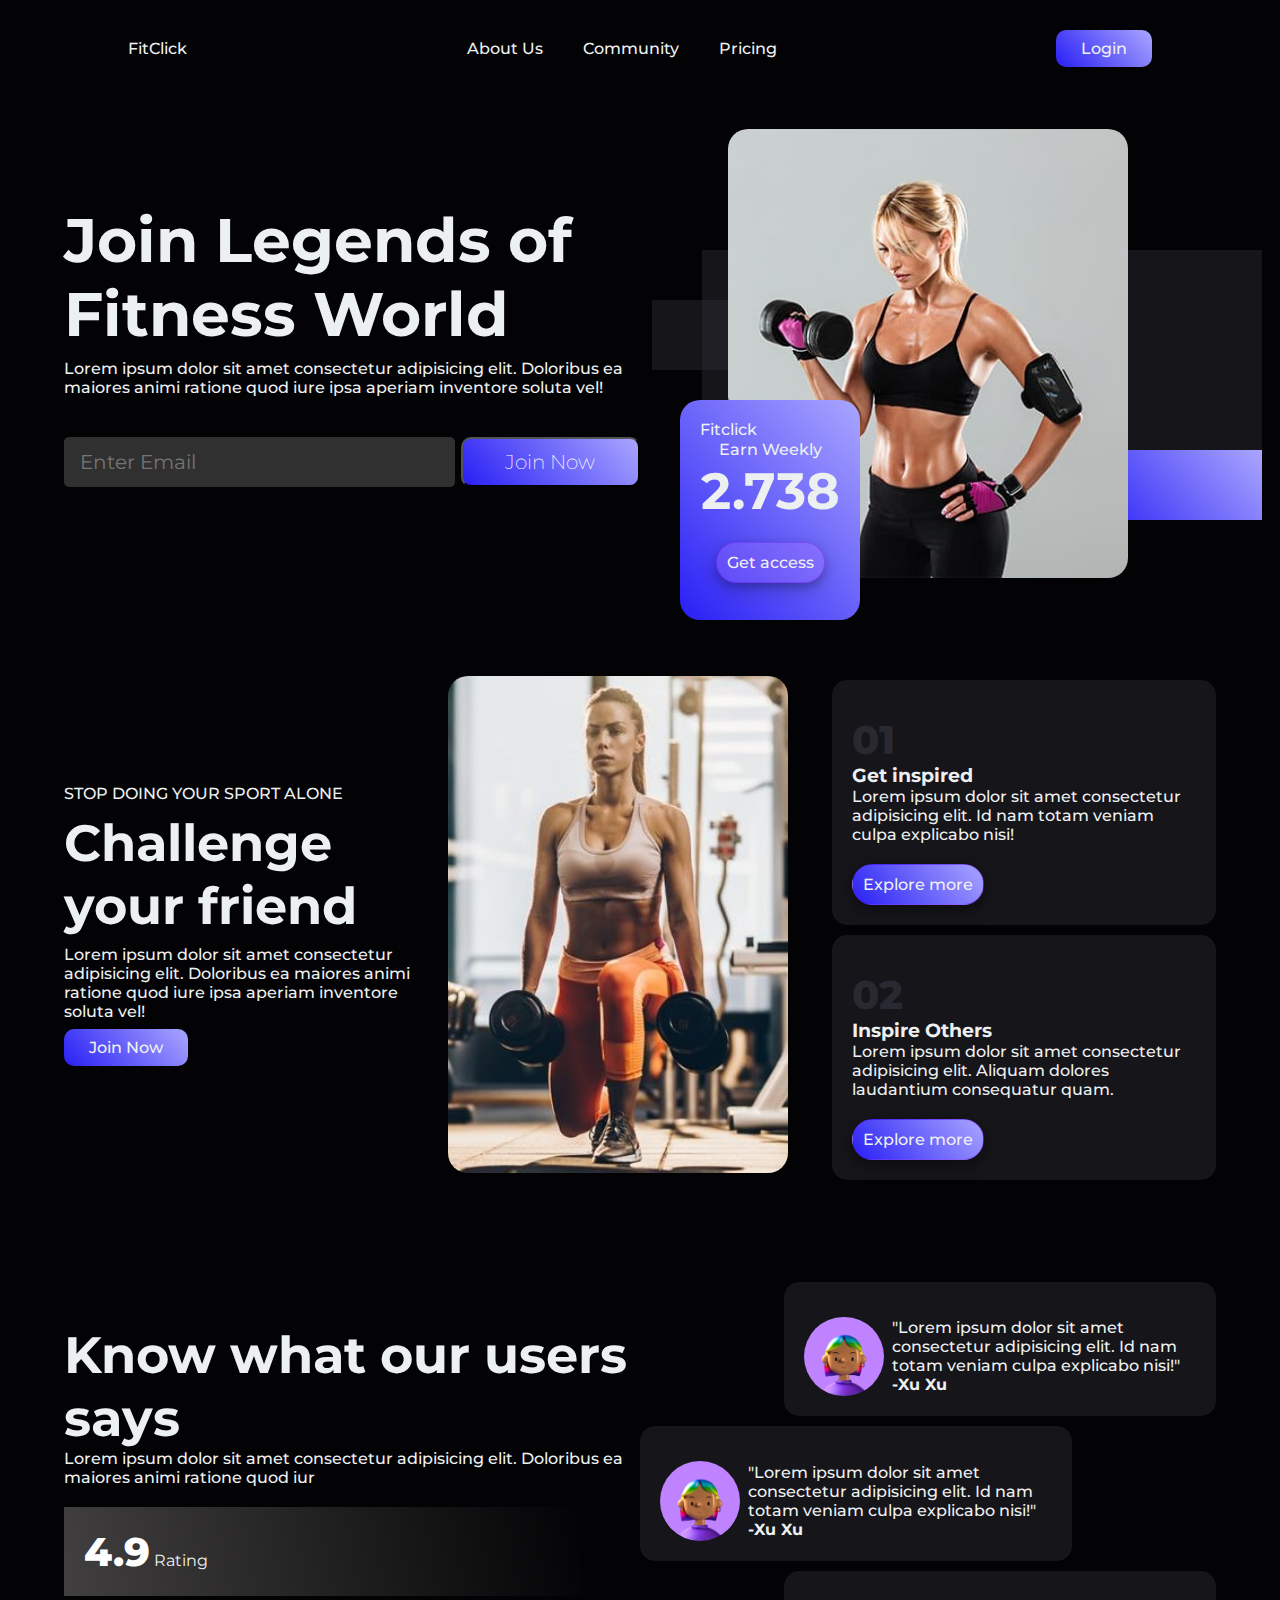
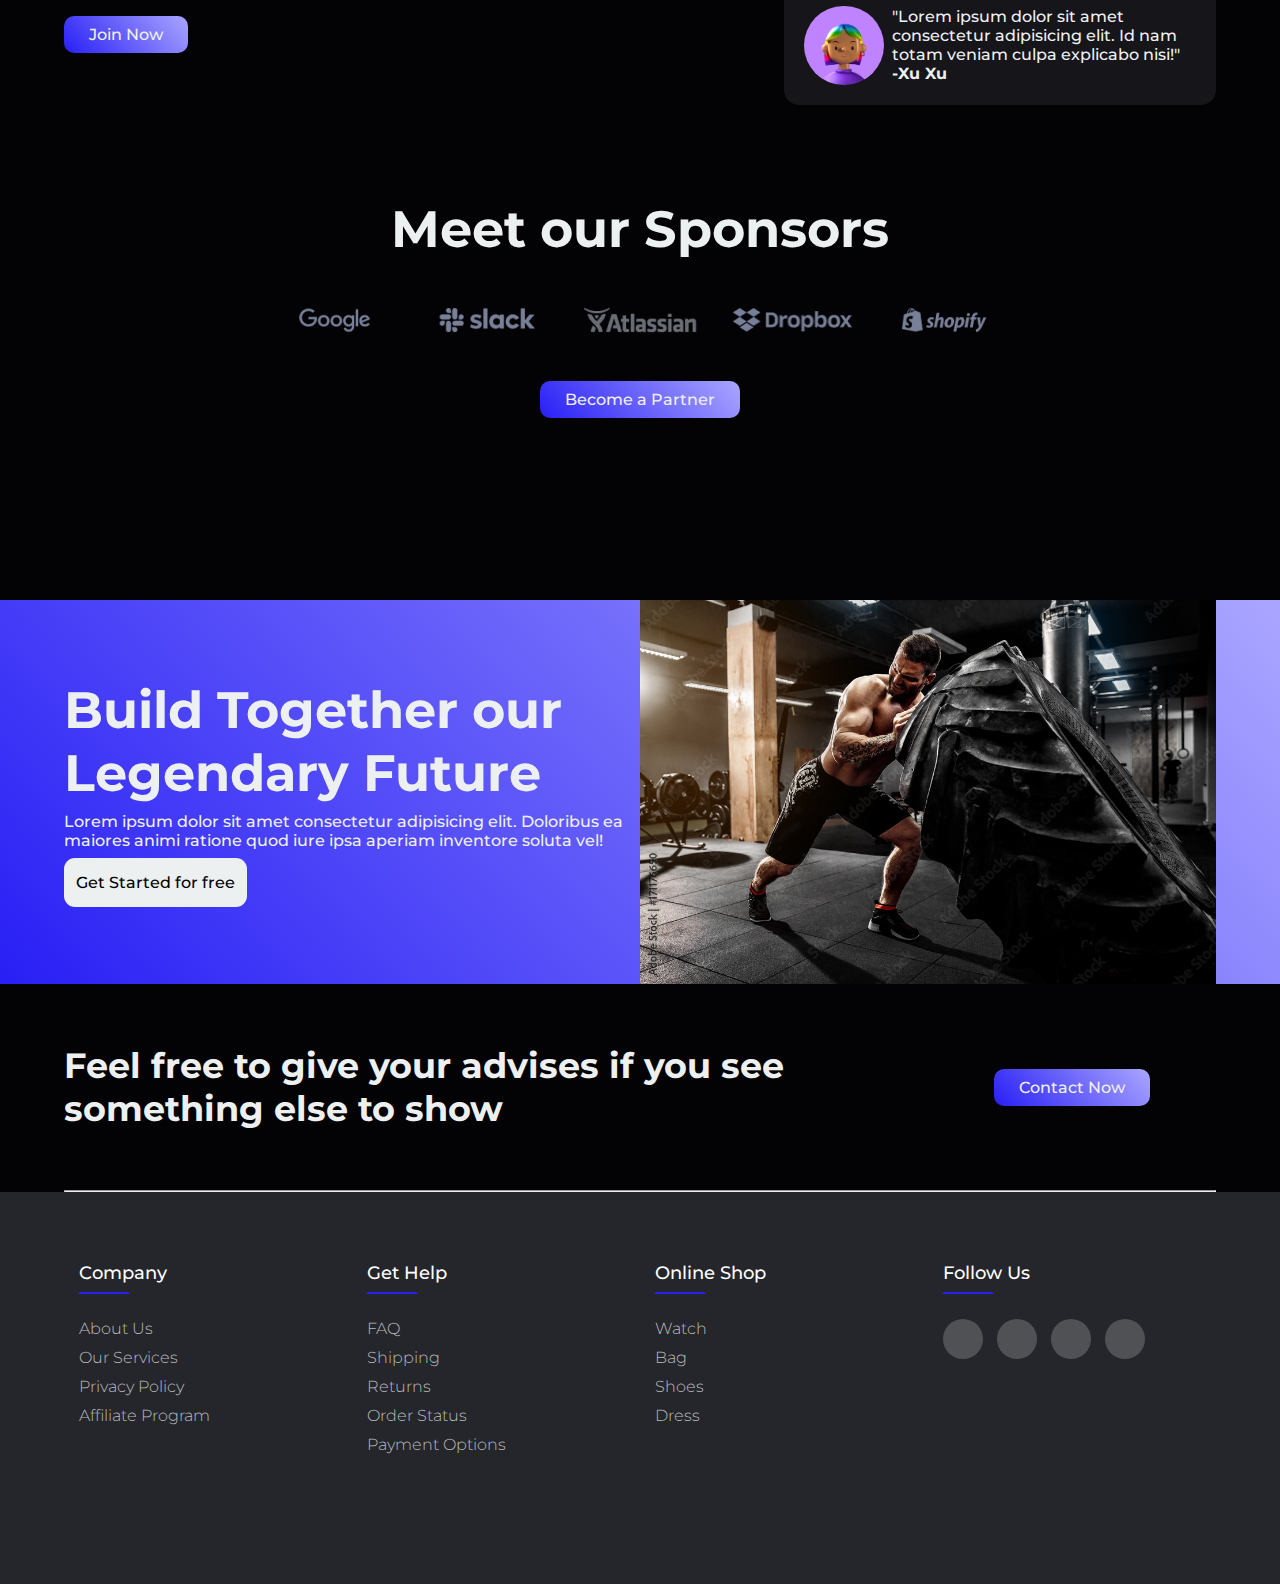
==== index.html @ f2ca4aa3 "Add files via upload" ====
<!DOCTYPE html>
<html lang="en">

<head>
  <meta charset="UTF-8">
  <meta http-equiv="X-UA-Compatible" content="IE=edge">
  <meta name="viewport" content="width=device-width, initial-scale=1.0">
  <title>Document</title>
  <link rel="stylesheet" href="stylesheet.css">
  <!-- <link href="https://cdn.jsdelivr.net/npm/bootstrap@5.2.0/dist/css/bootstrap.min.css" rel="stylesheet" integrity="sha384-gH2yIJqKdNHPEq0n4Mqa/HGKIhSkIHeL5AyhkYV8i59U5AR6csBvApHHNl/vI1Bx" crossorigin="anonymous"> -->
</head>

<body>
  <header>

    <p>FitClick</p>
    <nav>
      <ul class="nav__links">
        <li><a class="list-link" href="#">About Us</a></li>
        <li><a class="list-link" href="#">Community</a></li>
        <li><a class="list-link" href="#">Pricing</a></li>

      </ul>
    </nav>
    <a href="#" class="cta"><button class="btn-purple">Login</button></a>
    <a onclick="openNav()" class="menu" href="#"><button class="btn-purple">Menu</button></a>
  </header>

  <div id="mobile__menu" class="overlay">
    <a class="close" onclick="closeNav()">&times;</a>
    <div class="overlay__content">
      <a href="#">Services</a>
      <a href="#">Projects</a>
      <a href="#">About</a>
      <a href="#" class="cta"><button class="btn-purple">Login</button></a>
    </div>
  </div>

  <main>
    <section class="container row hero-body">
      <div class="content row">
        <!-- <img src="first1.jpg" alt=""> -->
        <h1>Join Legends of Fitness World</h1>
        <p>Lorem ipsum dolor sit amet consectetur adipisicing elit. Doloribus ea maiores animi ratione quod iure ipsa
          aperiam inventore soluta vel!</p>
        <form method="post" action="" class="header-content__input">
          <input class="header-input" type="email" name="" placeholder="Enter Email" id="">
          <button type="submit" class="">Join Now</a>
        </form>
      </div>
      <div class="img-body row">
        <span class="gray-box1"></span>
        <span class="gray-box2"></span>
        <span class="blue-rectangle"></span>
        <img src="header.jpg" alt="">
        <span class="blue-box">

          <p>Fitclick</p>
          <div class="center">
            <p>Earn Weekly</p>
            <h2>2.738</h2>
            <a href="#" class="round-btn">Get access</a>
          </div>
        </span>
      </div>
    </section>
  </main>

  <!-- Challenge your friends -->
  <section class="container row hero-body">
    <div class="content row">
      <!-- <img src="first1.jpg" alt=""> -->
      <p>STOP DOING YOUR SPORT ALONE</p>
      <h2>Challenge your friend</h2>
      <p>Lorem ipsum dolor sit amet consectetur adipisicing elit. Doloribus ea maiores animi ratione quod iure ipsa
        aperiam inventore soluta vel!</p>
      <button type="submit" class="btn-purple">Join Now</a>

    </div>
    <div class="img-body2 row">
      <img src="image2.jpg" alt="">
    </div>
    </span>
    </div>
    <div class="content row">
      <!-- <img src="first1.jpg" alt=""> -->
      <div class="col">
        <div class="card">
          <span class="number">01</span>
          <h3>Get inspired</h3>
          <p>Lorem ipsum dolor sit amet consectetur adipisicing elit. Id nam totam veniam culpa explicabo nisi!</p>
          <button href="" class="round-btn btn-purple"> Explore more</button>
        </div>
        <div class="card">
          <span class="number">02</span>
          <h3>Inspire Others</h3>
          <p>Lorem ipsum dolor sit amet consectetur adipisicing elit. Aliquam dolores laudantium consequatur quam.</p>
          <button href="" class="round-btn btn-purple"> Explore more</button>
        </div>
      </div>
    </div>
  </section>

  <!-- Testimonials -->

  <section class="container row hero-body">
    <div class="content ">
      <!-- <img src="first1.jpg" alt=""> -->
      <h2>Know what our users says</h2>
      <p>Lorem ipsum dolor sit amet consectetur adipisicing elit. Doloribus ea maiores animi ratione quod iur</p>
      <div class="bar">
      <div>
        <span class="number-white">4.9</span> Rating
      </div>

      </div>
      <button type="submit" class="btn-purple">Join Now</a>
      
    </div>

    <div class="col">
      <div class="testimonials">
      <div class="card card-right">
        <div class="row ">
        <img src="avatar1.png" alt="" class="avatar">
        <div><p>"Lorem ipsum dolor sit amet consectetur adipisicing elit. Id nam totam veniam culpa explicabo nisi!"</p>
        <h4>-Xu Xu</h4>
        </div>
      </div>
      </div>
      <div class="card-left">
      <div class="card ">
        <div class="row ">
        <img src="avatar1.png" alt="" class="avatar">
        <div><p>"Lorem ipsum dolor sit amet consectetur adipisicing elit. Id nam totam veniam culpa explicabo nisi!"</p>
        <h4>-Xu Xu</h4>
        </div>
      </div>
      </div>
    </div>
      <div class="card card-right">
        <div class="row">
        <img src="avatar1.png" alt="" class="avatar">
        <div><p>"Lorem ipsum dolor sit amet consectetur adipisicing elit. Id nam totam veniam culpa explicabo nisi!"</p>
        <h4>-Xu Xu</h4>
        </div>
      </div>
      </div>
    </div>
  </div>
  </section>


<!-- Brand -->
<div class="center section__padding section2">
<h2>Meet our Sponsors</h2>
  <div class='brand section__padding'>
    <div>
      <img src="google.png" alt='google' />
    </div>
    <div>
      <img src="slack.png" alt='slack' />
      </div>
    <div>
      <img src="atlassian.png" alt='atlassian' />
      </div>
    <div>
      <img src="dropbox.png" alt='dropbox' />
      </div>
    <div>
      <img src="shopify.png" alt='shopify' />
    </div>
  </div>
  <button class="btn-purple">Become a Partner</button>
</div>


<!-- Build Together our future -->
<div class="purple-box">
<section class="container row hero-body ">
  <div class="content row">
    <!-- <img src="first1.jpg" alt=""> -->
    <!-- <p>STOP DOING YOUR SPORT ALONE</p> -->
    <h2>Build Together our Legendary Future</h2>
    <p>Lorem ipsum dolor sit amet consectetur adipisicing elit. Doloribus ea maiores animi ratione quod iure ipsa
      aperiam inventore soluta vel!</p>
    <button type="submit" class="white-btn">Get Started for free</a>
  </div>
  <div class=" row">
    <img src="image3.jpg" alt="">
  </div>
  </div>  
</section>
</div>

<!-- Feel free -->
<section class="contact-section container row  ">
  <div class="content row flex3">
    <!-- <img src="first1.jpg" alt=""> -->
    <!-- <p>STOP DOING YOUR SPORT ALONE</p> -->
    <h3>Feel free to give your advises if you see something else to show</h3>
  </div>
  <div class="row flex1">
    <a class="btn-purple">Contact Now</a>
  </div>
  </div>  
</section>

<hr>


<!-- Footer -->
  
    <footer class="footer">
       <div class="container">
         <div class="row">
           <div class="footer-col">
             <h4>company</h4>
             <ul>
               <li><a href="#">about us</a></li>
               <li><a href="#">our services</a></li>
               <li><a href="#">privacy policy</a></li>
               <li><a href="#">affiliate program</a></li>
             </ul>
           </div>
           <div class="footer-col">
             <h4>get help</h4>
             <ul>
               <li><a href="#">FAQ</a></li>
               <li><a href="#">shipping</a></li>
               <li><a href="#">returns</a></li>
               <li><a href="#">order status</a></li>
               <li><a href="#">payment options</a></li>
             </ul>
           </div>
           <div class="footer-col">
             <h4>online shop</h4>
             <ul>
               <li><a href="#">watch</a></li>
               <li><a href="#">bag</a></li>
               <li><a href="#">shoes</a></li>
               <li><a href="#">dress</a></li>
             </ul>
           </div>
           <div class="footer-col">
             <h4>follow us</h4>
             <div class="social-links">
               <a href="#"><i class="fab fa-facebook-f"></i></a>
               <a href="#"><i class="fab fa-twitter"></i></a>
               <a href="#"><i class="fab fa-instagram"></i></a>
               <a href="#"><i class="fab fa-linkedin-in"></i></a>
             </div>
           </div>
         </div>
       </div>
</footer>

  <script type="text/javascript" src="index.js"></script>
</body>

</html>
---- stylesheet.css ----
@import url('https://fonts.googleapis.com/css2?family=Montserrat:wght@500&display=swap');
:root{
    --black: #030204;
    --blue: #281FF5;
}
*{
    box-sizing: border-box;
    margin: 0;
    padding: 0;
    color: #edf0f1;
    font-family: "Montserrat", sans-serif;
}
body{
    background-color: var(--black);
}
li, a,button, p{
    font-family: "Montserrat", sans-serif;
    font-weight: 500;
    font-size: 16px;
    color: #edf0f1;
    text-decoration: none;

}

header{
    display: flex; 
    justify-content: space-between;
    align-items: center;
    padding: 30px 10%;
}
.logo{
    cursor:pointer;
}

.nav__links{
    list-style: none;
}

.nav__links li{
    display: inline-block;
    padding: 0px 20px;

}

  

.nav__links {
    width: 100%;
    display: flex;
    justify-content: space-around;
    align-items: center;
    list-style: none;
  }
  
  .nav__links .list-link {
    position: relative;
    color: var(--light);
    text-decoration: none;
    padding: 7px 0;
    /* font-size: 1.3rem; */
  }
  
  .nav__links .list-link::after {
    content: '';
    position: absolute;
    bottom: 0;
    left: 50%;
    width: 0%;
    height: 2px;
    background: white;
    transition: 0.4s ease-out;
  }
  
  .nav__links .list-link:hover:after {
    left: 0;
    width: 100%;
  }
  

/* .nav__links li a{
    transition: all 0.3s ease 0s;
}

.nav__links li a:hover{
    color: var(--blue);
} */

.btn-purple{
    padding: 9px 25px;
    background: rgb(170,166,255);
background: linear-gradient(228deg, rgba(170,166,255,1) 0%, rgba(40,31,245,1) 100%);
    border: none;
    border-radius: 10px;
    cursor: pointer;
    transition: all 0.3s ease 0s;
}

.menu{
    display: none;
}

@media only screen and (max-width: 800px) {
    .nav__links, .cta {
        display: none;
    }
    .menu {
        display: inherit;
    }

    main .hero-body{
        gap: 5em;
        flex-wrap: wrap-reverse;
    }
    .content{
        justify-content: center;
        align-items: center;
    }
    .gray-box1,.gray-box2, .blue-rectangle{
        display: none;
    }
    .blue-box{
        left:0;
        display: none;
    }
    .hero-body{
        gap: 5em;
        flex-wrap: wrap;
    }
}

/* Mobile Nav */

.overlay {
    height: 100%;
    width: 0;
    position: fixed;
    z-index: 1;
    left: 0;
    top: 0;
    background-color: var(--black);
    overflow-x: hidden;
    transition: all 0.5s ease 0s;
}

.overlay__content {
    display: flex;
    height: 100%;
    flex-direction: column;
    align-items: center;
    justify-content: center;
}

.overlay a {
    padding: 15px;
    font-size: 36px;
    display: block;
    transition: all 0.3s ease 0s;
}

.overlay a:hover, .overlay a:focus {
    color: var(--blue);
}
.overlay .close {
    position: absolute;
    top: 20px;
    right: 45px;
    font-size: 60px;
    cursor: pointer;
}



@media screen and (max-height: 450px) {
    .overlay a {
        font-size: 20px
    }
    .overlay .close {
        font-size: 40px;
        top: 15px;
        right: 35px
    }
}

/* Reuseable */

/* .section{
    padding: 9rem;
}

.grid{
    display: grid;
    gap: 9rem;
}

.grid-two-column{
    grid-template-columns: repeat(2, 1fr);
    
} */

/* Hero section */
main{
    margin-bottom: 50px;
}
.section{
    margin-bottom: 250px;
}

.section2{
    margin-bottom: 150px;
}
img{
    max-width: 100%;
}

a{
    text-decoration: none;
    color: #edf0f1;
}

.container{
    max-width: 90%;
    margin: 0 auto;
    margin-bottom: 60px;
}

.row{
    display: flex;
}

.hero-body{
    padding: 2em 0 0 0;
    align-items: center;
}

.hero-body>*{
    flex-basis: 100%;
}

.content{
    flex-wrap: wrap;
    gap: 0.5rem
}

h1{
    font-size: clamp(2.5em, 4.8vw, 5.4em);
    color: #edf0f1;
    margin-top: 0;
}

h2{
    font-size: clamp(2.0em, 4.0vw, 5.0em);
    color: #edf0f1;
    margin-top: 0;
}

/* span{
    display: inline-block;
    background-color: white;
    transform: skew(-10deg);
    -webkit-transform: skew(-10deg);
    -moz-transform: skew(-10deg);
    -ms-transform: skew(-10deg);
    -o-transform: skew(-10deg);
    border-radius: 10px;
    
} */

.btn{
    background-color: var(--blue);
    padding: 0.9em 3em;
    color:#edf0f1;
    font-size: 20px;
    text-transform: uppercase;
    border-radius: 10px;

}

.img-body{
    background-size: contain;
    background-position: center;
    background-repeat: no-repeat;
    justify-content: center;
}

.img-body img{
    position: relative;
    /* bottom: -86px; */
    width: 400px;
    border-radius: 20px;

    /* clip-path: circle(50% at 154px 175px); */

}
.header-input-btn{
    flex: content;

}
.header-input{
    background-color: rgba(60, 60, 60, 0.8);
    border: none;
    border-radius: 5px;
    /* width: 70%; */
}

.header-content__input{
    width: 100%;
    margin: 2rem 0 1rem;
    display: flex;
}

.header-content__input input {
    flex: 2;
    width: 100%;
    min-height: 50px;
    font-family: var(--font-family);
    font-weight: 400;
    font-size: 20px;
    line-height: 28px;
    background: rgba(60, 60, 60, 0.8);
    border: 2px solid var(--color-footer);
    padding: 0 1rem;
    outline: none;
    color: #fff;

    border-top-left-radius: 5px;
    border-bottom-left-radius: 5px;
}

.header-content__input button {
    flex: 0.8;
    width: 100%;
    min-height: 50px;
    font-family: var(--font-family);
    font-weight: 200;
    font-size: 20px;
    line-height: 27px;
    background: rgb(170,166,255);
background: linear-gradient(228deg, rgba(170,166,255,1) 0%, rgba(40,31,245,1) 100%);
    /* border: 2px solid var(--blue); */
    padding: 0 1rem;
    color: #fff;
    cursor: pointer;
    outline: none;
    border-radius: 10px;
    margin-left: 6px;
}

.blue-box {
    position: absolute;
    z-index: 2; 
    background: rgb(170,166,255);
background: linear-gradient(228deg, rgba(170,166,255,1) 0%, rgba(40,31,245,1) 100%);
    width: 180px;
    left: 680px;
    top: 400px;
    height: 220px;
    border-radius: 20px;
    padding: 20px;
  }

.center{
    display: flex;
    height: 80%;
    flex-direction: column;
    align-items: center;
    justify-content: center;
}

.round-btn{
    background-color: hsla(276, 100%, 78%, 0.21);
    border-radius: 50px;
    margin-top: 20px;
    padding: 10px;
    border:  1px solid #7300ff4d ;
    box-shadow: 0 4px 8px 0 rgba(0, 0, 0, 0.2), 0 6px 20px 0 rgba(0, 0, 0, 0.19);
}

.blue-rectangle{
    position: absolute;
    z-index: -1; 
    background: rgb(170,166,255);
    background: linear-gradient(228deg, rgba(170,166,255,1) 0%, rgba(40,31,245,1) 100%);
    width: 180px;
    left: 1082px;
    top: 450px;
    height: 70px;
    
    padding: 20px;
}

.gray-box1{
    /* 4D3F43 */
    position: absolute;
    z-index: -1; 
    background: #2a2a3377;
    /* background: linear-gradient(228deg, rgba(170,166,255,1) 0%, rgba(40,31,245,1) 100%); */
    width: 560px;
    left: 702px;
    top: 250px;
    height: 220px;
    
    padding: 20px;
}

.gray-box2{
    position: absolute;
    z-index: -1; 
    background: #2a2a3377;
    /* background: linear-gradient(228deg, rgba(170,166,255,1) 0%, rgba(40,31,245,1) 100%); */
    width: 180px;
    left: 652px;
    top: 300px;
    height: 70px;
    
    padding: 20px;
}

.img-body2 img{
    position: relative;
    /* bottom: -86px; */
    width: 340px;
    border-radius: 20px;

    /* clip-path: circle(50% at 154px 175px); */

}

.col{
    
    display: flex;
    flex-direction: column;    
}

.card{
    background-color: #2a2a3377;
    margin-top: 10px;
    padding: 20px;
    padding-top: 35px;
    border-radius: 15px;
    /* z-index: 1; */
}
.card h1{
    z-index: 1;
}
.number{
    color: #2a2a33fb;
    font-size: 40px;
    font-weight: 800;
    z-index: -2;
}

.avatar{
    width: 80px;
    border-radius: 100px;
    margin-right: 8px;
}
.card .row{
    align-items: center;
}

.testimonials .card{
    width: 75%;
}

.card-right{
    display: flex;
    justify-content: flex-end;
    align-items: flex-end;
    float: right;
    
}
.card-left{
    display: flex;
    justify-content: flex-start;
    float: left;
}

.bar{
    background: rgb(3,2,4);
    background: linear-gradient(260deg, rgba(3,2,4,1) 0%, rgba(65,63,63,1) 100%);
    width: 90%;
    margin-top: 20px;
    margin-bottom: 20px;
    padding: 20px;
    display: flex;
    align-items: baseline;
}
.bar h3{
    font-size: 40px;
}
.number-white{
    font-size: 40px;
    font-weight: 800;
    color: #fff;
}

.brand{
    display: flex;
    flex-wrap: wrap;
    justify-content: center;
    align-items: center;
}

.brand div{
    flex: 1;
    max-width: 150px;
    min-width: 120px;
    margin: 1rem;

    display: flex;
    justify-content: center;
    align-items: center;
}
.section__padding{
    padding: 2rem 6rem;
    /* margin-bottom: 50px; */
}

.purple-box{
    background: rgb(170,166,255);
    background: linear-gradient(228deg, rgba(170,166,255,1) 0%, rgba(40,31,245,1) 100%);
    padding: 0 0 0 0;
}
/* .purple-box .content {
    padding-left: 2em;
} */

.purple-box .hero-body{
    padding-top: 0;
    padding-right: 0;
}


.white-btn{
    background-color: #edf0f1;
    border-radius: 11px;
    color: black;
    padding: 15px 12px;
    border: none;
}

button{
    cursor: pointer;
}

/* .flex1 { flex: 1 1 40em; }
.flex2 { flex: 2 2 0em; }  */

.contact-section h3{
    font-size: 35px;
}

.flex3 {
    flex: 3;
}
.flex1 {
    flex: 1;
    align-items: center;
    justify-content: center;
    align-self: center;
  }

hr{
    max-width: 90%;
    margin: auto;
    color: rgb(26, 26, 26);
    background-color: rgb(26, 26, 26);
}


@import url('https://fonts.googleapis.com/css2?family=Poppins:wght@300;400;500;600;700&display=swap');

/* *{
	margin:0;
	padding:0;
	box-sizing: border-box;
}
.container{
	max-width: 1170px;
	margin:auto;
} */
/* .row{
	display: flex;
	flex-wrap: wrap;
} */
ul{
	list-style: none;
}
.footer{
	background-color: #24262b;
    padding: 70px 0;
}
.footer-col{
   width: 25%;
   padding: 0 15px;
}
.footer-col h4{
	font-size: 18px;
	color: #ffffff;
	text-transform: capitalize;
	margin-bottom: 35px;
	font-weight: 500;
	position: relative;
}
.footer-col h4::before{
	content: '';
	position: absolute;
	left:0;
	bottom: -10px;
	background-color: #281FF5;
	height: 2px;
	box-sizing: border-box;
	width: 50px;
}
.footer-col ul li:not(:last-child){
	margin-bottom: 10px;
}
.footer-col ul li a{
	font-size: 16px;
	text-transform: capitalize;
	color: #ffffff;
	text-decoration: none;
	font-weight: 300;
	color: #bbbbbb;
	display: block;
	transition: all 0.3s ease;
}
.footer-col ul li a:hover{
	color: #ffffff;
	padding-left: 8px;
}
.footer-col .social-links a{
	display: inline-block;
	height: 40px;
	width: 40px;
	background-color: rgba(255,255,255,0.2);
	margin:0 10px 10px 0;
	text-align: center;
	line-height: 40px;
	border-radius: 50%;
	color: #ffffff;
	transition: all 0.5s ease;
}
.footer-col .social-links a:hover{
	color: #24262b;
	background-color: #ffffff;
}

/*responsive*/
@media(max-width: 767px){
  .footer-col{
    width: 50%;
    margin-bottom: 30px;
}
}
@media(max-width: 574px){
  .footer-col{
    width: 100%;
}
}
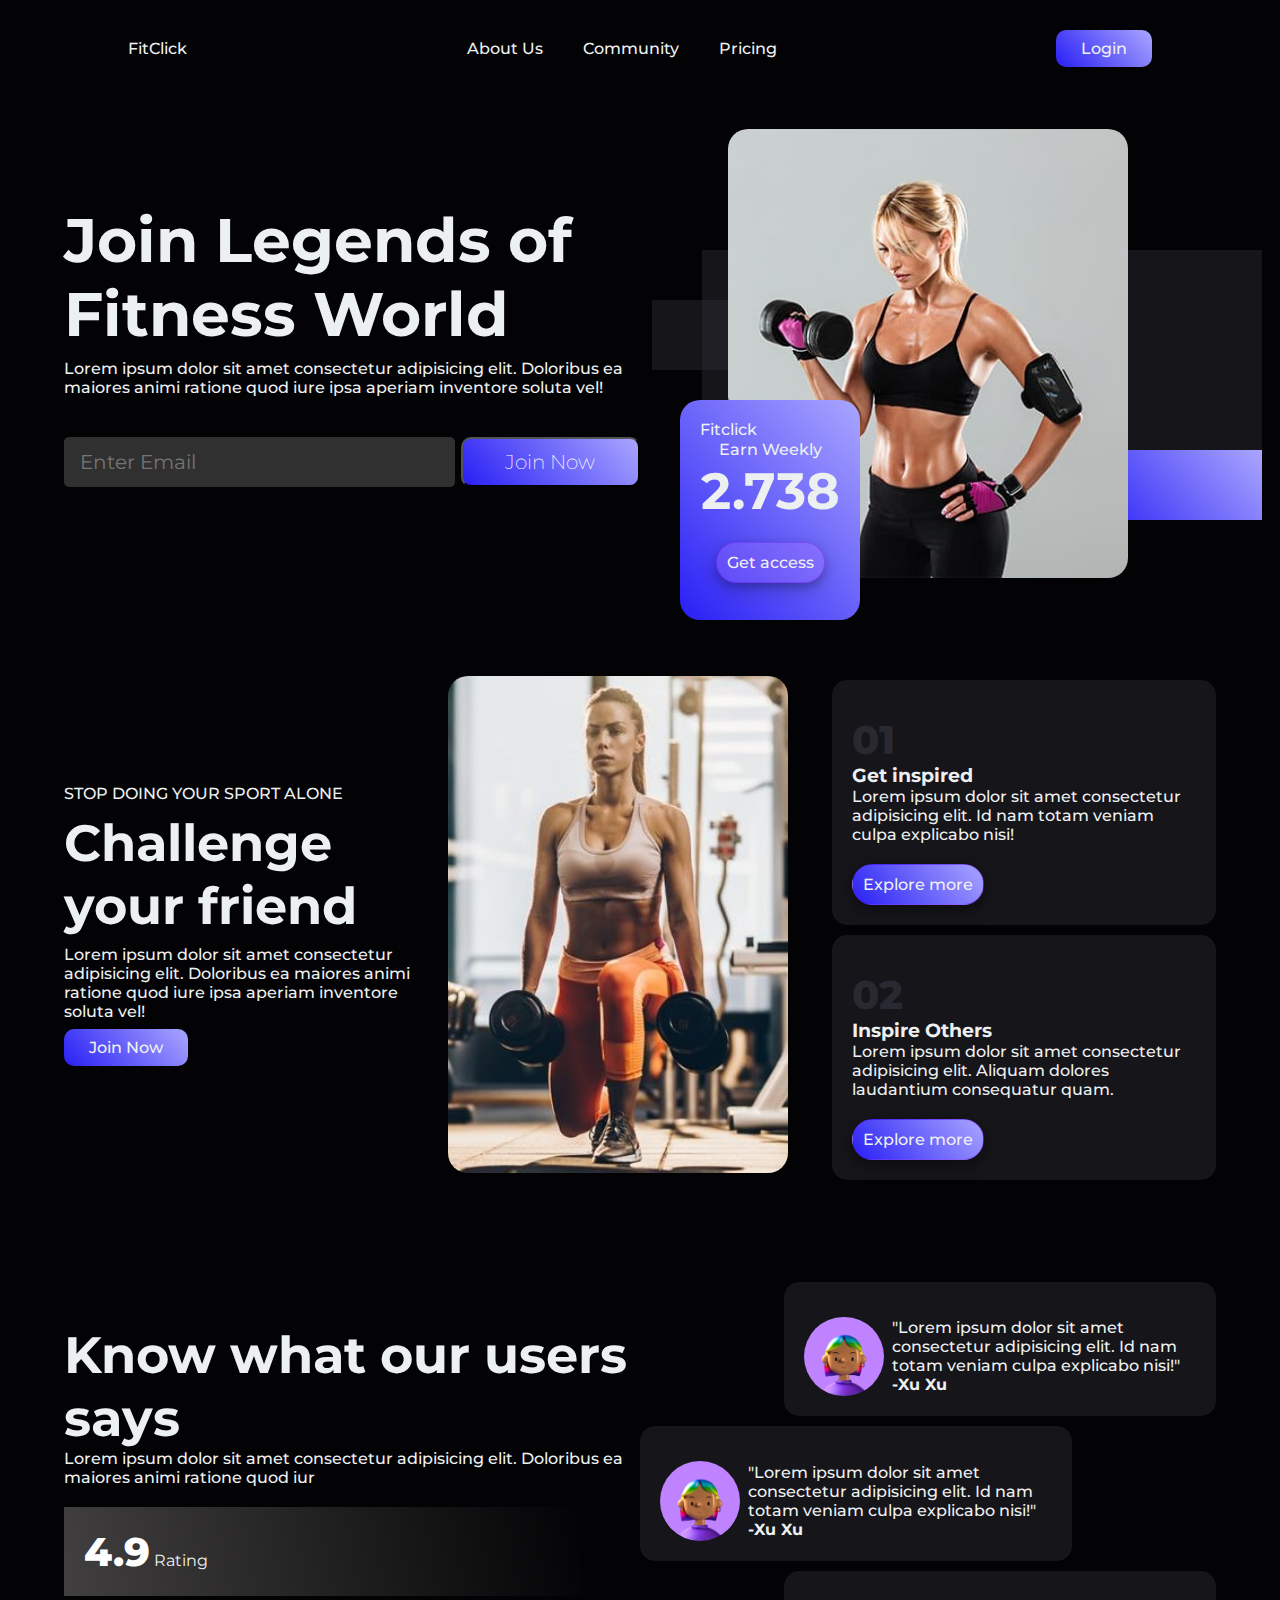
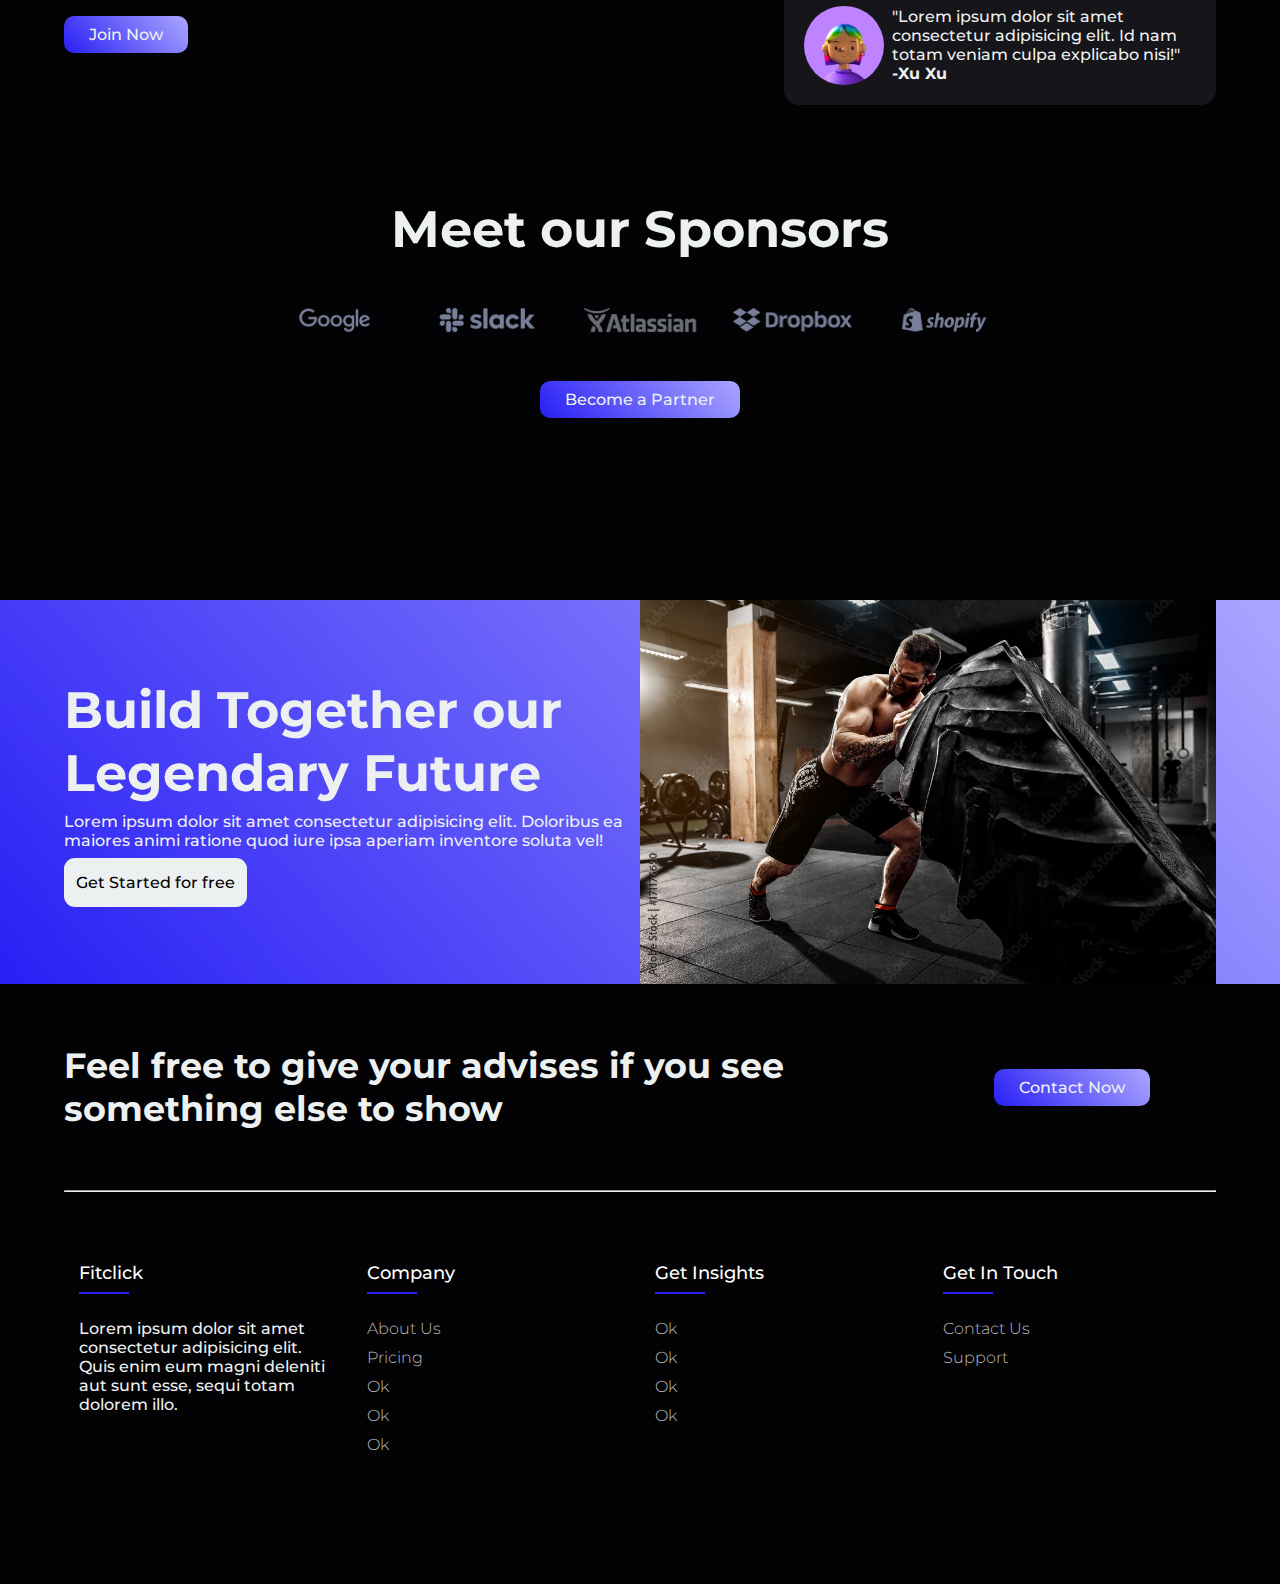
==== commit 3448302e: "Add files via upload" ====
--- a/index.html
+++ b/index.html
@@ -215,41 +215,46 @@
        <div class="container">
          <div class="row">
            <div class="footer-col">
-             <h4>company</h4>
-             <ul>
+             <h4>Fitclick</h4>
+             <!-- <ul>
                <li><a href="#">about us</a></li>
                <li><a href="#">our services</a></li>
                <li><a href="#">privacy policy</a></li>
                <li><a href="#">affiliate program</a></li>
+             </ul> -->
+             <p>Lorem ipsum dolor sit amet consectetur adipisicing elit. Quis enim eum magni deleniti aut sunt esse, sequi totam dolorem illo.</p>
+           </div>
+           <div class="footer-col">
+             <h4>Company</h4>
+             <ul>
+               <li><a href="#">About Us</a></li>
+               <li><a href="#">Pricing</a></li>
+               <li><a href="#">Ok</a></li>
+               <li><a href="#">ok</a></li>
+               <li><a href="#">ok</a></li>
              </ul>
            </div>
            <div class="footer-col">
-             <h4>get help</h4>
+             <h4>Get Insights</h4>
              <ul>
-               <li><a href="#">FAQ</a></li>
-               <li><a href="#">shipping</a></li>
-               <li><a href="#">returns</a></li>
-               <li><a href="#">order status</a></li>
-               <li><a href="#">payment options</a></li>
+               <li><a href="#">ok</a></li>
+               <li><a href="#">ok</a></li>
+               <li><a href="#">ok</a></li>
+               <li><a href="#">ok</a></li>
              </ul>
            </div>
            <div class="footer-col">
-             <h4>online shop</h4>
+             <h4>Get in touch</h4>
              <ul>
-               <li><a href="#">watch</a></li>
-               <li><a href="#">bag</a></li>
-               <li><a href="#">shoes</a></li>
-               <li><a href="#">dress</a></li>
+              <li><a href="#">Contact Us</a></li>
+              <li><a href="#">Support</a></li>
              </ul>
-           </div>
-           <div class="footer-col">
-             <h4>follow us</h4>
-             <div class="social-links">
+             <!-- <div class="social-links">
                <a href="#"><i class="fab fa-facebook-f"></i></a>
                <a href="#"><i class="fab fa-twitter"></i></a>
                <a href="#"><i class="fab fa-instagram"></i></a>
                <a href="#"><i class="fab fa-linkedin-in"></i></a>
-             </div>
+             </div> -->
            </div>
          </div>
        </div>
--- a/stylesheet.css
+++ b/stylesheet.css
@@ -587,7 +587,7 @@
 	list-style: none;
 }
 .footer{
-	background-color: #24262b;
+	background-color: var(--black);
     padding: 70px 0;
 }
 .footer-col{
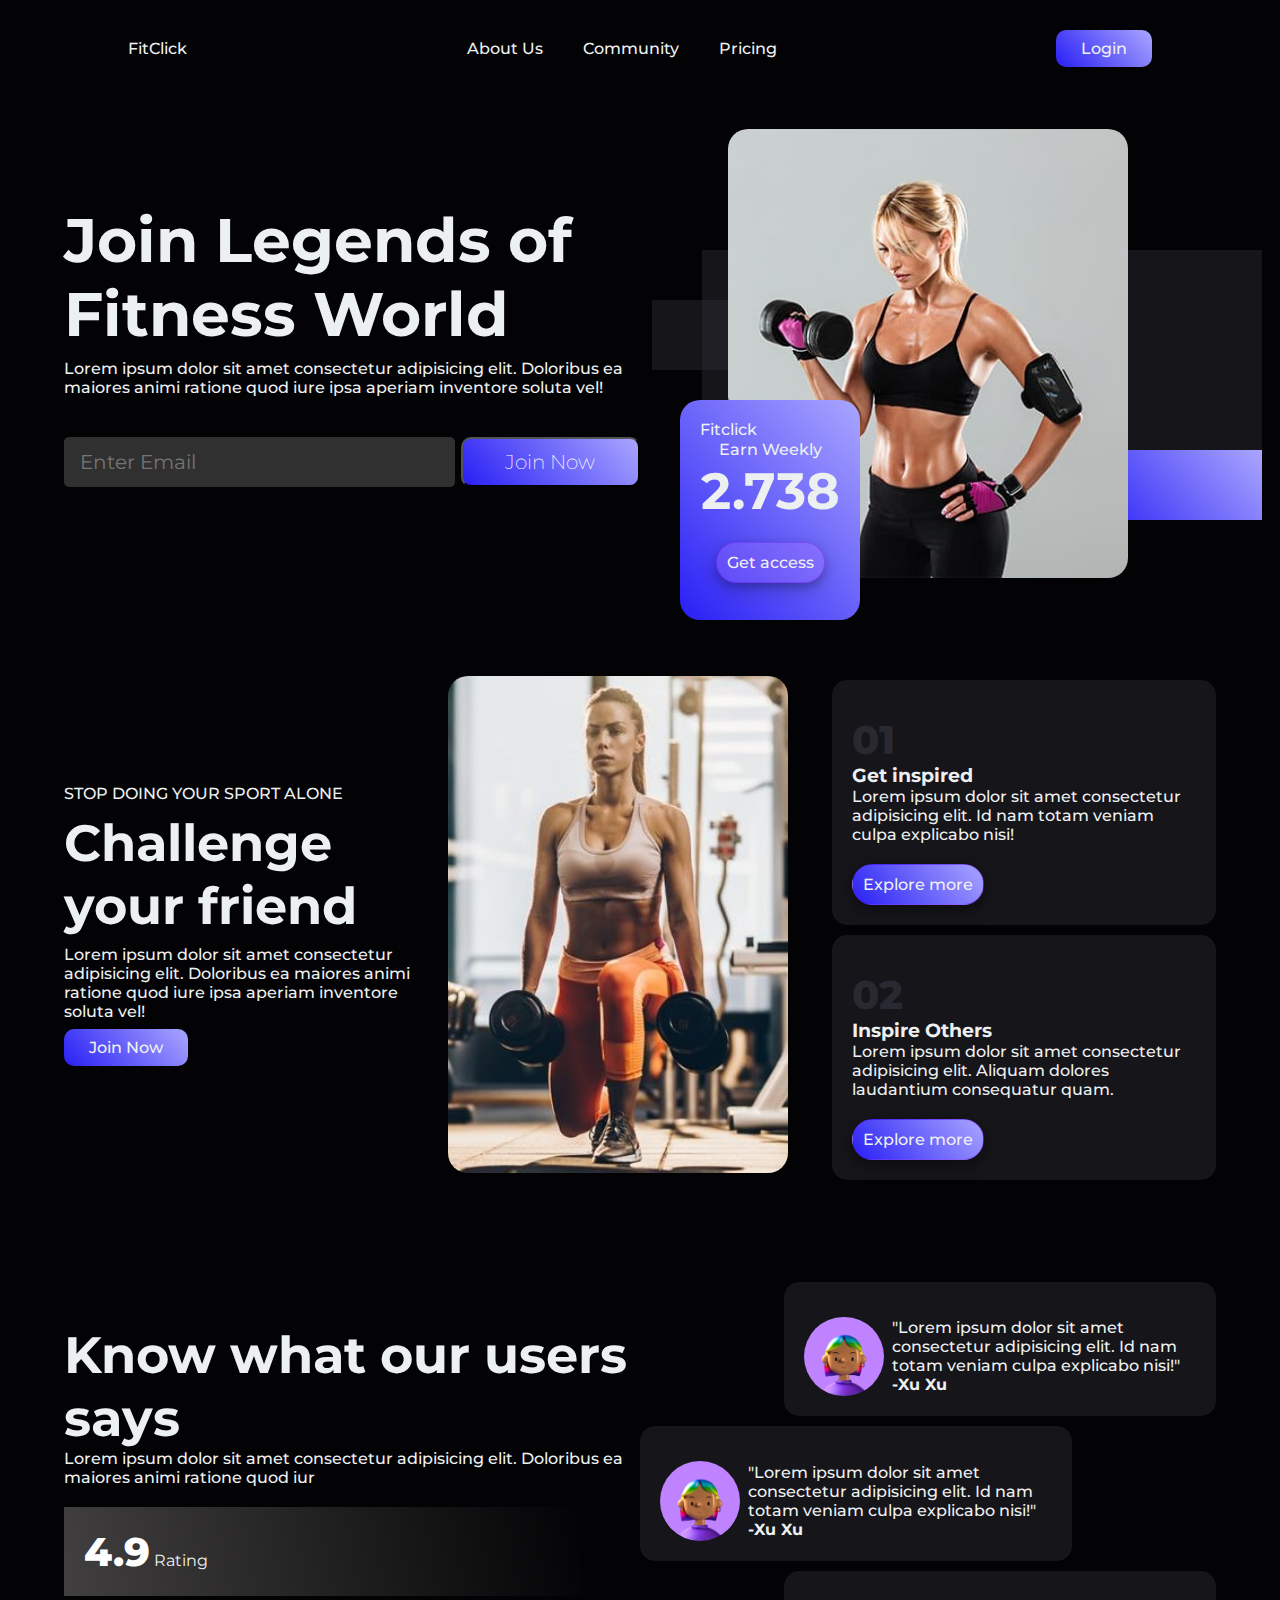
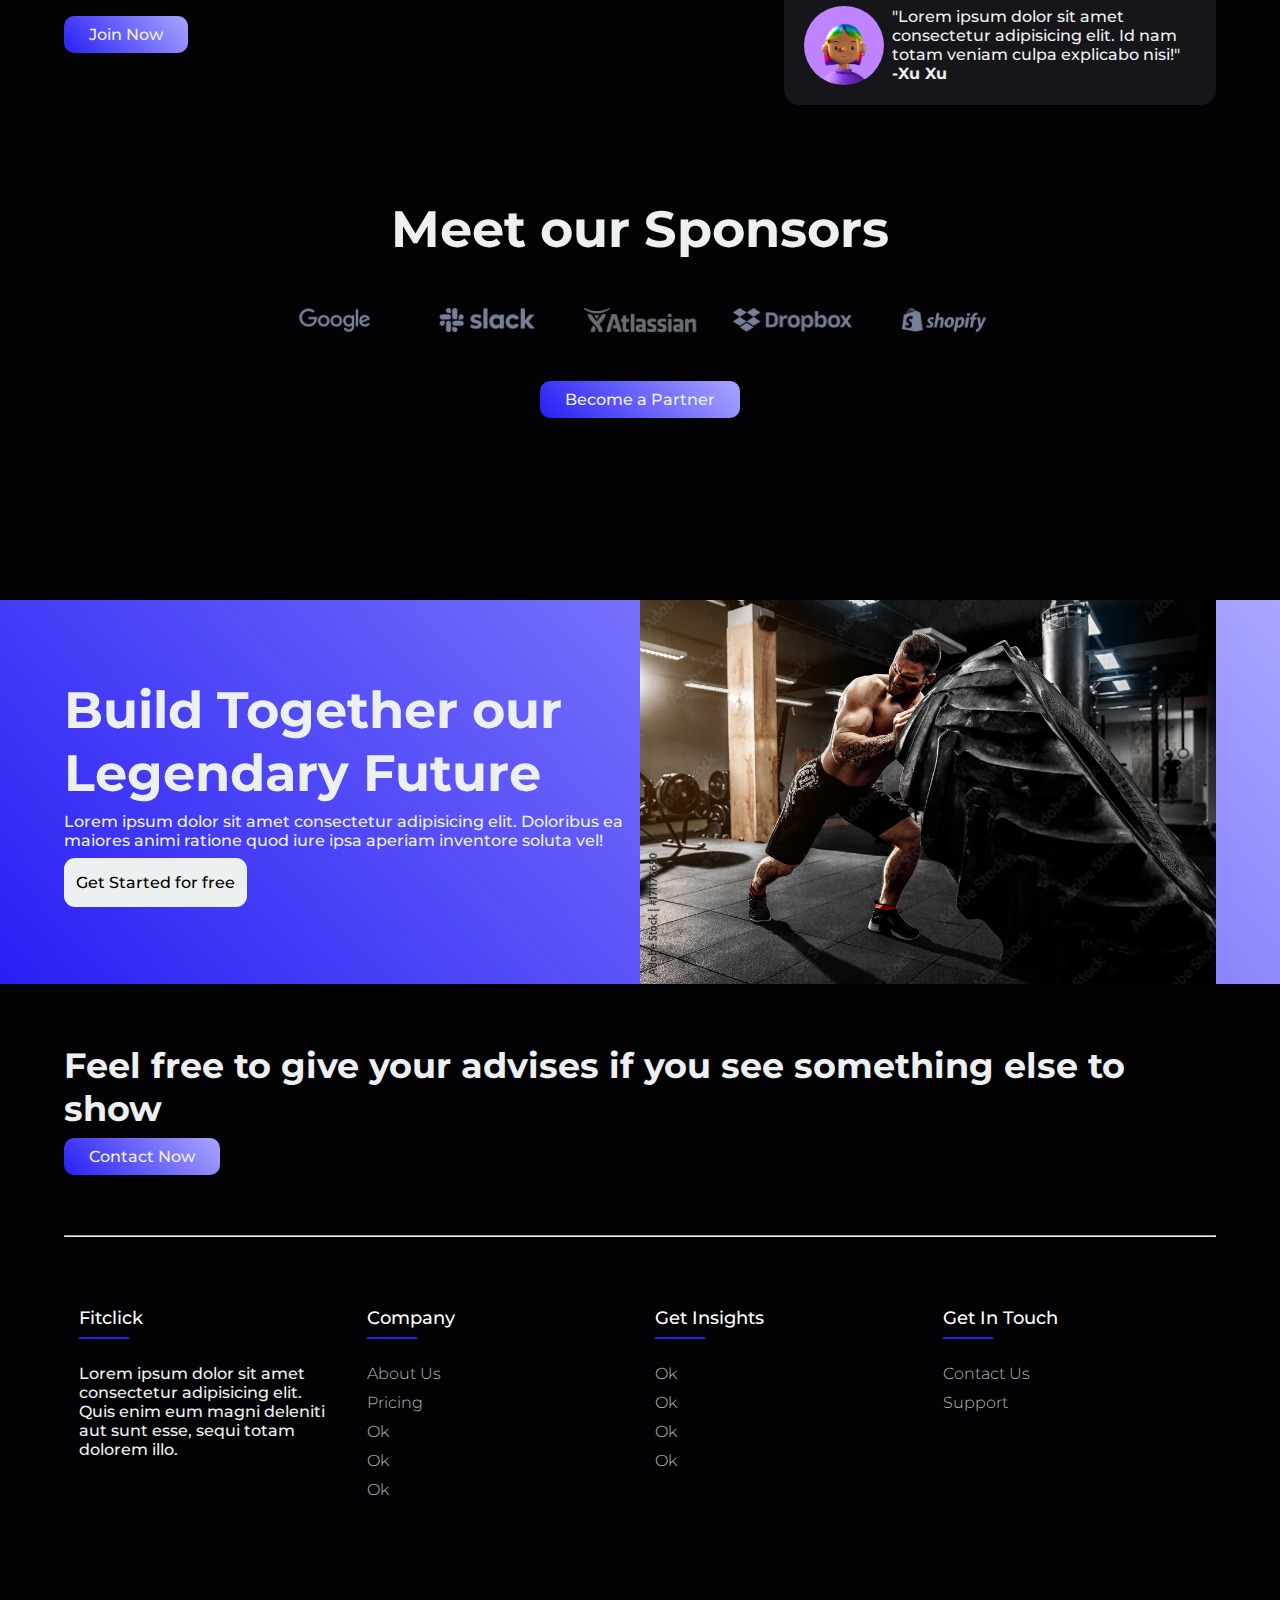
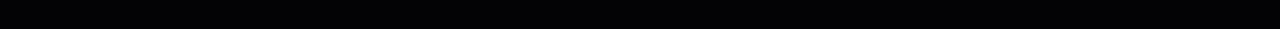
==== commit a421b71c: "Add files via upload" ====
--- a/index.html
+++ b/index.html
@@ -194,15 +194,16 @@
 </div>
 
 <!-- Feel free -->
-<section class="contact-section container row  ">
-  <div class="content row flex3">
+<section class="contact-section container row flex-container ">
+  <div class="content row" >
     <!-- <img src="first1.jpg" alt=""> -->
     <!-- <p>STOP DOING YOUR SPORT ALONE</p> -->
     <h3>Feel free to give your advises if you see something else to show</h3>
-  </div>
-  <div class="row flex1">
     <a class="btn-purple">Contact Now</a>
   </div>
+  <!-- <div class="row" > -->
+    
+  <!-- </div> -->
   </div>  
 </section>
 
--- a/stylesheet.css
+++ b/stylesheet.css
@@ -454,6 +454,14 @@
     border-radius: 100px;
     margin-right: 8px;
 }
+@media (max-width: 800px) {
+    .avatar{
+        width: 50px;
+        border-radius: 100px;
+        margin-right: 8px;
+    }
+}
+
 .card .row{
     align-items: center;
 }
@@ -549,16 +557,26 @@
 .contact-section h3{
     font-size: 35px;
 }
-
-.flex3 {
-    flex: 3;
+.flex-container {
+    display: flex;
+    align-items: stretch;
+    /* background-color: #f1f1f1; */
+  }
+
+  @media (max-width: 800px) {
+    .flex-container {
+      flex-direction: column;
+    }
+  }
+/* .flex3 {
+    flex: 4;
 }
 .flex1 {
-    flex: 1;
+    flex: 2;
     align-items: center;
     justify-content: center;
     align-self: center;
-  }
+  } */
 
 hr{
     max-width: 90%;
@@ -589,6 +607,11 @@
 .footer{
 	background-color: var(--black);
     padding: 70px 0;
+}
+
+.footer .row{
+    display: flex;
+	flex-wrap: wrap;
 }
 .footer-col{
    width: 25%;
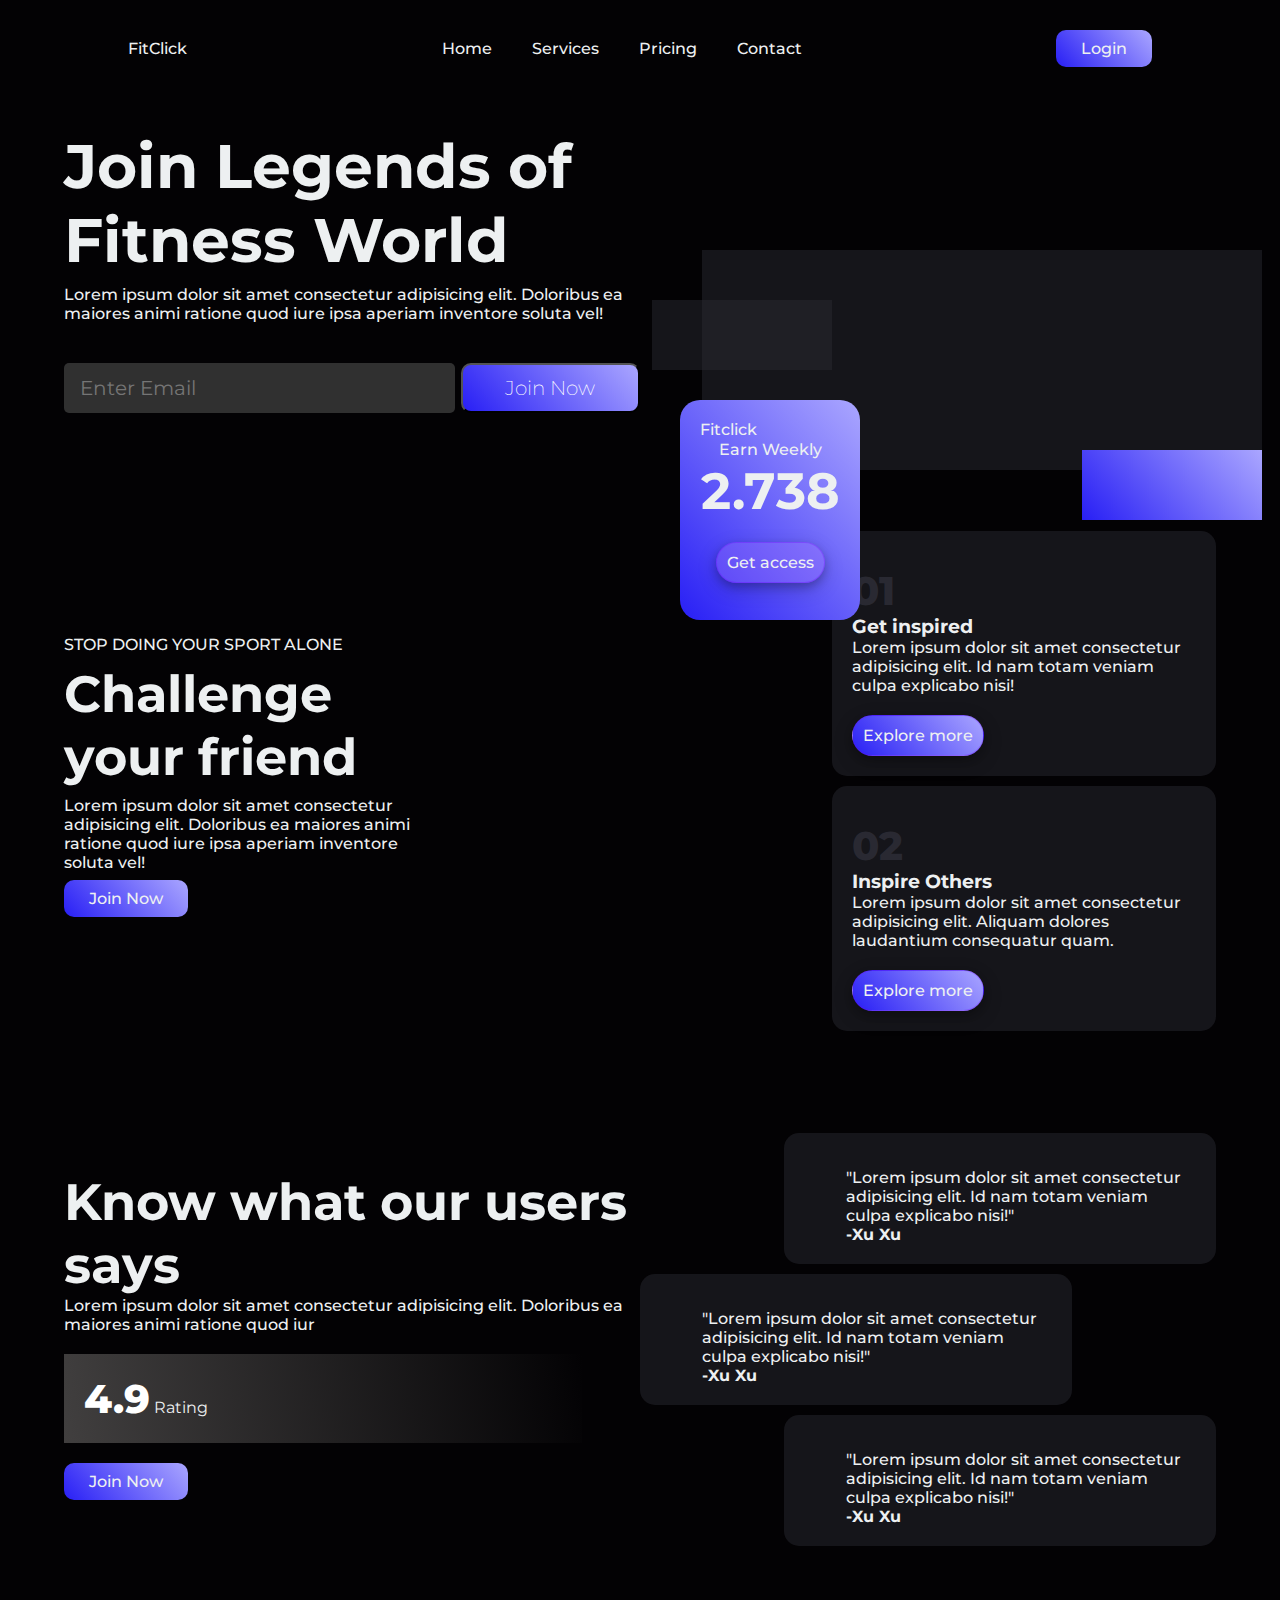
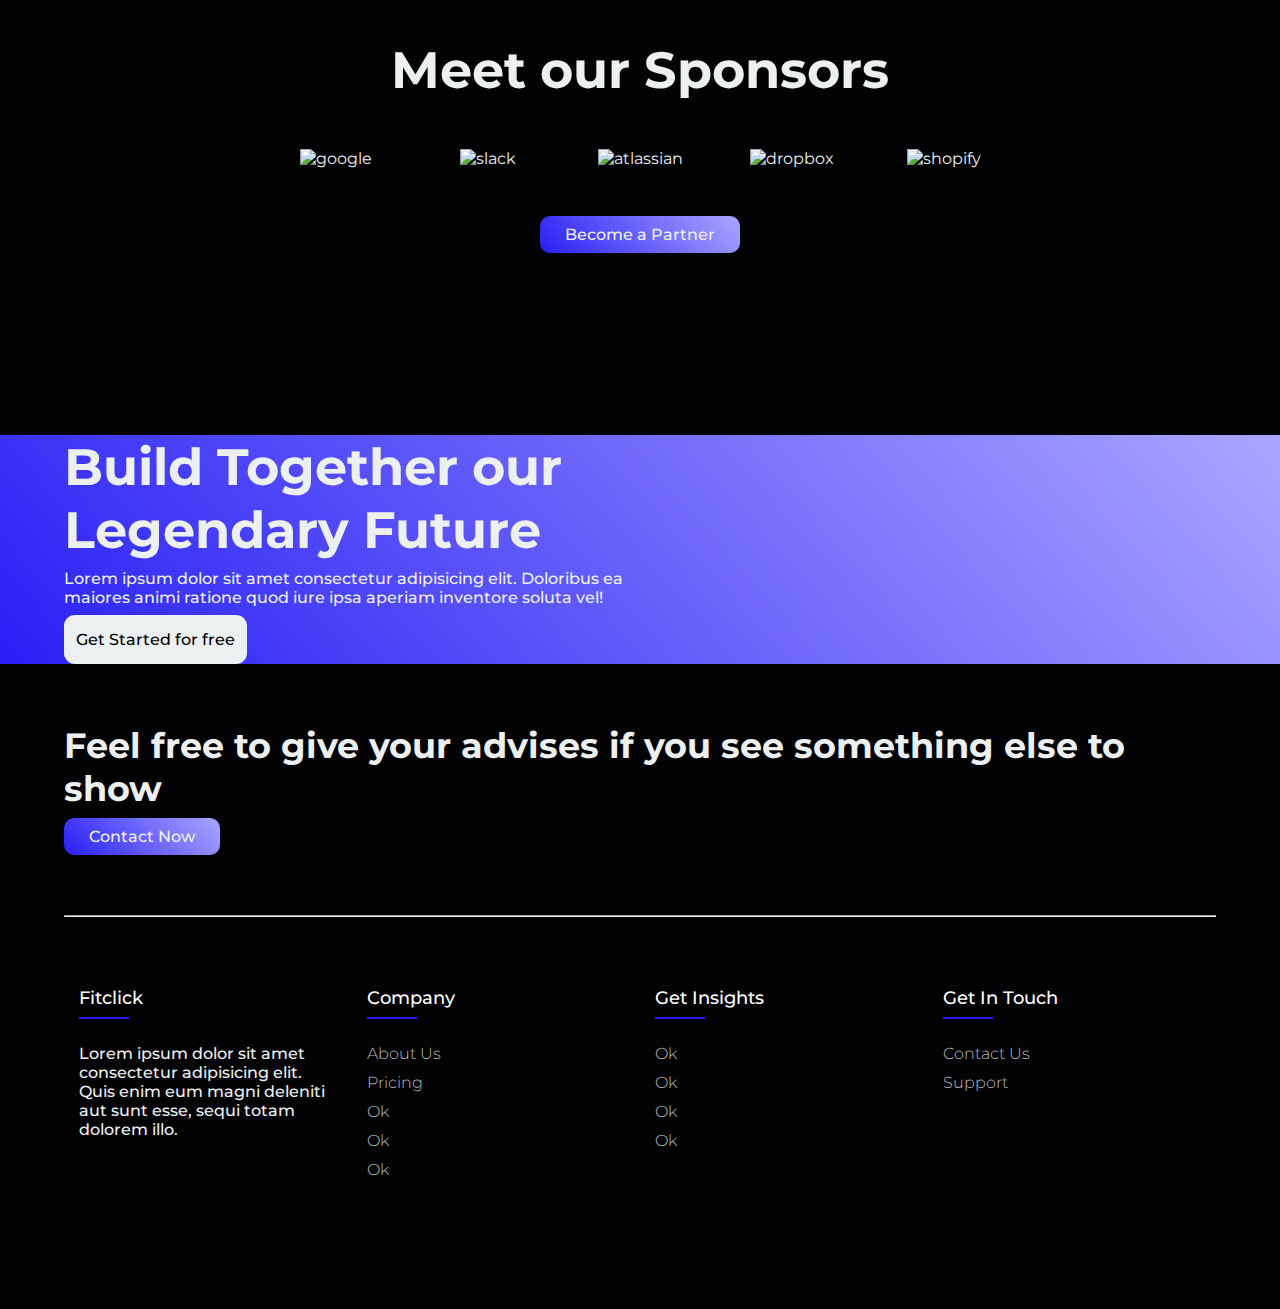
==== commit 00d46227: "Add files via upload" ====
--- a/index.html
+++ b/index.html
@@ -7,6 +7,7 @@
   <meta name="viewport" content="width=device-width, initial-scale=1.0">
   <title>Document</title>
   <link rel="stylesheet" href="stylesheet.css">
+  <!-- <link rel="stylesheet" href="bootstrap-grid.min.css"> -->
   <!-- <link href="https://cdn.jsdelivr.net/npm/bootstrap@5.2.0/dist/css/bootstrap.min.css" rel="stylesheet" integrity="sha384-gH2yIJqKdNHPEq0n4Mqa/HGKIhSkIHeL5AyhkYV8i59U5AR6csBvApHHNl/vI1Bx" crossorigin="anonymous"> -->
 </head>
 
@@ -16,24 +17,27 @@
     <p>FitClick</p>
     <nav>
       <ul class="nav__links">
-        <li><a class="list-link" href="#">About Us</a></li>
-        <li><a class="list-link" href="#">Community</a></li>
-        <li><a class="list-link" href="#">Pricing</a></li>
+        <li><a class="list-link" href="index.html">Home</a></li>
+        <li><a class="list-link" href="services.html">Services</a></li>
+        <li><a class="list-link" href="services.html#pricing">Pricing</a></li>
+        <li><a class="list-link" href="contact.html">Contact</a></li>
 
       </ul>
     </nav>
-    <a href="#" class="cta"><button class="btn-purple">Login</button></a>
+    <a href="login.html" class="cta"><button class="btn-purple">Login</button></a>
     <a onclick="openNav()" class="menu" href="#"><button class="btn-purple">Menu</button></a>
   </header>
 
   <div id="mobile__menu" class="overlay">
     <a class="close" onclick="closeNav()">&times;</a>
     <div class="overlay__content">
-      <a href="#">Services</a>
-      <a href="#">Projects</a>
-      <a href="#">About</a>
-      <a href="#" class="cta"><button class="btn-purple">Login</button></a>
-    </div>
+      <a class="list-link" href="index.html">Home</a>
+      <a class="list-link" href="services.html">Services</a>
+      <a class="list-link" href="services.html#pricing">Pricing</a>
+      <a class="list-link" href="contact.html">Contact</a>
+
+      <a href="login.html" class="cta"><button class="btn-purple">Login</button></a>
+  </div>
   </div>
 
   <main>
@@ -52,7 +56,7 @@
         <span class="gray-box1"></span>
         <span class="gray-box2"></span>
         <span class="blue-rectangle"></span>
-        <img src="header.jpg" alt="">
+        <img src="images/header.jpg" alt="">
         <span class="blue-box">
 
           <p>Fitclick</p>
@@ -78,7 +82,7 @@
 
     </div>
     <div class="img-body2 row">
-      <img src="image2.jpg" alt="">
+      <img src="images/image2.jpg" alt="">
     </div>
     </span>
     </div>
@@ -122,7 +126,7 @@
       <div class="testimonials">
       <div class="card card-right">
         <div class="row ">
-        <img src="avatar1.png" alt="" class="avatar">
+        <img src="images/avatar1.png" alt="" class="avatar">
         <div><p>"Lorem ipsum dolor sit amet consectetur adipisicing elit. Id nam totam veniam culpa explicabo nisi!"</p>
         <h4>-Xu Xu</h4>
         </div>
@@ -131,7 +135,7 @@
       <div class="card-left">
       <div class="card ">
         <div class="row ">
-        <img src="avatar1.png" alt="" class="avatar">
+        <img src="images/avatar1.png" alt="" class="avatar">
         <div><p>"Lorem ipsum dolor sit amet consectetur adipisicing elit. Id nam totam veniam culpa explicabo nisi!"</p>
         <h4>-Xu Xu</h4>
         </div>
@@ -140,7 +144,7 @@
     </div>
       <div class="card card-right">
         <div class="row">
-        <img src="avatar1.png" alt="" class="avatar">
+        <img src="images/avatar1.png" alt="" class="avatar">
         <div><p>"Lorem ipsum dolor sit amet consectetur adipisicing elit. Id nam totam veniam culpa explicabo nisi!"</p>
         <h4>-Xu Xu</h4>
         </div>
@@ -149,6 +153,8 @@
     </div>
   </div>
   </section>
+
+
 
 
 <!-- Brand -->
@@ -156,19 +162,19 @@
 <h2>Meet our Sponsors</h2>
   <div class='brand section__padding'>
     <div>
-      <img src="google.png" alt='google' />
-    </div>
-    <div>
-      <img src="slack.png" alt='slack' />
-      </div>
-    <div>
-      <img src="atlassian.png" alt='atlassian' />
-      </div>
-    <div>
-      <img src="dropbox.png" alt='dropbox' />
-      </div>
-    <div>
-      <img src="shopify.png" alt='shopify' />
+      <img src="images/google.png" alt='google' />
+    </div>
+    <div>
+      <img src="images/slack.png" alt='slack' />
+      </div>
+    <div>
+      <img src="images/atlassian.png" alt='atlassian' />
+      </div>
+    <div>
+      <img src="images/dropbox.png" alt='dropbox' />
+      </div>
+    <div>
+      <img src="images/shopify.png" alt='shopify' />
     </div>
   </div>
   <button class="btn-purple">Become a Partner</button>
@@ -187,7 +193,7 @@
     <button type="submit" class="white-btn">Get Started for free</a>
   </div>
   <div class=" row">
-    <img src="image3.jpg" alt="">
+    <img src="images/image3.jpg" alt="">
   </div>
   </div>  
 </section>
@@ -214,7 +220,7 @@
   
     <footer class="footer">
        <div class="container">
-         <div class="row">
+         <div class="footer-row">
            <div class="footer-col">
              <h4>Fitclick</h4>
              <!-- <ul>
@@ -261,6 +267,7 @@
        </div>
 </footer>
 
+
   <script type="text/javascript" src="index.js"></script>
 </body>
 
--- a/stylesheet.css
+++ b/stylesheet.css
@@ -126,6 +126,12 @@
         gap: 5em;
         flex-wrap: wrap;
     }
+    .ss-pic img {
+		height: auto;
+	}
+    .ss-text {
+		margin-bottom: 20px;
+    }
 }
 
 /* Mobile Nav */
@@ -348,7 +354,7 @@
 .blue-box {
     position: absolute;
     z-index: 2; 
-    background: rgb(170,166,255);
+    /* background: rgb(170,166,255); */
 background: linear-gradient(228deg, rgba(170,166,255,1) 0%, rgba(40,31,245,1) 100%);
     width: 180px;
     left: 680px;
@@ -437,6 +443,7 @@
     padding: 20px;
     padding-top: 35px;
     border-radius: 15px;
+    margin-right: 0px;
     /* z-index: 1; */
 }
 .card h1{
@@ -609,7 +616,7 @@
     padding: 70px 0;
 }
 
-.footer .row{
+.footer-row{
     display: flex;
 	flex-wrap: wrap;
 }
@@ -682,6 +689,740 @@
 }
 }
 
-
-
-
+.spad {
+	padding-top: 100px;
+	padding-bottom: 100px;
+}
+
+.spad-2 {
+	padding-top: 50px;
+	padding-bottom: 70px;
+}
+.ss-pic img {
+	height: 100%;
+	min-width: 100%;
+}
+.order-lg-first{-ms-flex-order:-1;order:-1}.order-lg-last{-ms-flex-order:13;order:13}.order-lg-0{-ms-flex-order:0;order:0}.order-lg-1{-ms-flex-order:1;order:1}.order-lg-2{-ms-flex-order:2;order:2}.order-lg-3{-ms-flex-order:3;order:3}.order-lg-4{-ms-flex-order:4;order:4}.order-lg-5{-ms-flex-order:5;order:5}.order-lg-6{-ms-flex-order:6;order:6}.order-lg-7{-ms-flex-order:7;order:7}.order-lg-8{-ms-flex-order:8;order:8}.order-lg-9{-ms-flex-order:9;order:9}.order-lg-10{-ms-flex-order:10;order:10}.order-lg-11{-ms-flex-order:11;order:11}.order-lg-12{-ms-flex-order:12;order:12}
+
+
+.ss-text {
+	background: #252525;
+	padding: 72px 30px;
+	height: 289px;
+	position: relative;
+	z-index: 1;
+	-webkit-transition: all 0.3s;
+	-o-transition: all 0.3s;
+	transition: all 0.3s;
+}
+
+.ss-text:hover {
+	background: #363636;
+}
+
+.ss-text:hover a {
+	color: var(--blue);
+}
+
+.ss-text:hover:after {
+	background: #363636;
+}
+
+.ss-text:after {
+	position: absolute;
+	left: -15px;
+	top: 50%;
+	height: 20px;
+	width: 20px;
+	background: #252525;
+	content: "";
+	-webkit-transform: rotate(45deg) translateY(-10px);
+	-ms-transform: rotate(45deg) translateY(-10px);
+	transform: rotate(45deg) translateY(-10px);
+	z-index: -1;
+	-webkit-transition: all 0.2s;
+	-o-transition: all 0.2s;
+	transition: all 0.2s;
+}
+
+.ss-text.second-row:after {
+	left: auto;
+	right: 0;
+}
+
+.ss-text h4 {
+	font-size: 22px;
+	color: #ffffff;
+	font-weight: 600;
+	margin-bottom: 10px;
+}
+
+.ss-text p {
+	margin-bottom: 11px;
+}
+
+.ss-text a {
+	font-size: 14px;
+	color: #ffffff;
+	font-weight: 700;
+	text-transform: uppercase;
+	-webkit-transition: all 0.3s;
+	-o-transition: all 0.3s;
+	transition: all 0.3s;
+}
+
+
+
+/*----- 8. Pricing area css starts -------*/
+
+/* .pricing-area {
+	background: #111;
+} */
+.single-pricing {
+	text-align: center;
+	border: 2px solid #2E2E2E;
+	padding: 25px 50px;
+	color: #fff;
+    transition: .7s;
+}
+.single-pricing h2 {
+	color: #fff;
+	text-transform: uppercase;
+	font-size: 20px;
+}
+.line3 {
+	display: inline-block;
+	height: 2px;
+	width: 60px;
+	background: var(--blue);
+}
+.price-section {
+	font-size: 40px;
+}
+.price-section sup {
+	font-size: 18px;
+}
+.price-section sub {
+	font-size: 18px;
+}
+.deals {
+	list-style: none;
+}
+.deals li {
+	border-bottom: 1px solid #4C4C4C;
+	padding: 15px 0;
+}
+.deals li:last-child {
+	border-bottom: none;
+}
+.single-pricing.active {
+	background: var(--blue);
+}
+.single-pricing.active .line3{
+	background: #fff;
+}
+.single-pricing.active .deals li{
+	border-color: #fff;
+}
+.single-pricing a {
+	text-decoration: none;
+	padding: 7px 15px;
+	display: inline-block;
+	margin-top: 15px;
+	border: 2px solid var(--blue);
+	color: #fff;
+}
+.single-pricing.active a{
+    border-color: #fff;
+}
+
+.single-pricing:hover {
+	background: var(--blue);
+}
+.single-pricing:hover .line3{
+	background: #fff;
+}
+.single-pricing:hover .deals li{
+	border-color: #fff;
+}
+
+.single-pricing:hover a{
+    border-color: #fff;
+}
+
+
+/*-----  Pricing area ends -------*/
+
+
+/*---------------------
+  Contact Section
+-----------------------*/
+
+.contact-section-container {
+	background: #151515;
+}
+
+.section-title.contact-title {
+	text-align: left;
+	margin-bottom: 35px;
+}
+
+.contact-widget .cw-text {
+	overflow: hidden;
+	margin-bottom: 35px;
+}
+
+.contact-widget .cw-text i {
+	font-size: 30px;
+	color: var(--blue);
+	display: inline-block;
+	height: 65px;
+	width: 65px;
+	background: #363636;
+	border-radius: 50%;
+	line-height: 65px;
+	text-align: center;
+	float: left;
+	margin-right: 20px;
+}
+
+.contact-widget .cw-text p {
+	overflow: hidden;
+	color: #c4c4c4;
+	margin-bottom: 0;
+	padding-top: 10px;
+}
+
+.contact-widget .cw-text ul {
+	overflow: hidden;
+	padding-top: 20px;
+}
+
+.contact-widget .cw-text ul li {
+	list-style: none;
+	font-size: 14px;
+	color: #c4c4c4;
+	margin-right: 25px;
+	display: inline-block;
+	position: relative;
+}
+
+.contact-widget .cw-text ul li:after {
+	position: absolute;
+	right: -18px;
+	top: 0;
+	content: "|";
+	color: #545454;
+}
+
+.contact-widget .cw-text ul li:last-child {
+	margin-right: 0;
+}
+
+.contact-widget .cw-text ul li:last-child:after {
+	display: none;
+}
+
+.contact-widget .cw-text.email p {
+	padding-top: 20px;
+}
+
+.map {
+	height: 550px;
+	margin-top: 35px;
+}
+
+.map iframe {
+	width: 100%;
+}
+
+.contact-section-container input, textarea{
+    flex: 2;
+    width: 100%;
+    min-height: 45px;
+    font-family: var(--font-family);
+    font-weight: 400;
+    font-size: 20px;
+    line-height: 28px;
+    background: #151515;
+    border: 0.5px solid rgb(194, 194, 194);
+    padding: 0 1rem;
+    outline: none;
+    color: #fff;
+    margin-bottom: 8px;
+    
+}
+
+textarea{
+    min-height: 150px;
+}
+
+
+
+@import url('https://fonts.googleapis.com/css?family=Montserrat:400,800');
+
+
+
+.login-form h1 {
+	font-weight: bold;
+	margin: 0;
+}
+
+.login-form h2 {
+	text-align: center;
+}
+
+.login-form p {
+	font-size: 14px;
+	font-weight: 100;
+	line-height: 20px;
+	letter-spacing: 0.5px;
+	margin: 20px 0 30px;
+}
+
+.login-form span {
+	font-size: 12px;
+}
+
+.login-form a {
+	color: #333;
+	font-size: 14px;
+	text-decoration: none;
+	margin: 15px 0;
+}
+
+.animated-btn {
+	border-radius: 20px;
+	border: 1px solid var(--blue);
+	background-color: var(--blue);
+	color: #FFFFFF;
+	font-size: 12px;
+	font-weight: bold;
+	padding: 12px 45px;
+	letter-spacing: 1px;
+	text-transform: uppercase;
+	transition: transform 80ms ease-in;
+}
+
+.animated-btn:active {
+	transform: scale(0.95);
+}
+
+.animated-btn:focus {
+	outline: none;
+}
+
+.animated-btn.ghost {
+	background-color: transparent;
+	border-color: #FFFFFF;
+}
+
+.login-form form {
+	/* background-color: #303030; */
+	display: flex;
+	align-items: center;
+	justify-content: center;
+	flex-direction: column;
+	padding: 0 50px;
+	height: 100%;
+	text-align: center;
+}
+
+.login-form input {
+	background-color: #eee;
+	border: none;
+	padding: 12px 15px;
+	margin: 8px 0;
+	width: 100%;
+}
+
+.login-form .container {
+	/* background-color: rgb(45, 45, 45); */
+	border-radius: 10px;
+  	box-shadow: 0 14px 28px rgba(0,0,0,0.25), 
+			0 10px 10px rgba(0,0,0,0.22);
+	position: relative;
+	overflow: visible;
+	width: 768px;
+	max-width: 100%;
+	min-height: 480px;
+}
+
+.login-form .form-container {
+	position: absolute;
+	top: 0;
+	height: 100%;
+	transition: all 0.6s ease-in-out;
+}
+
+.login-form .sign-in-container {
+	left: 0;
+	width: 50%;
+	z-index: 2;
+}
+
+.login-form .container.right-panel-active .sign-in-container {
+	transform: translateX(100%);
+}
+
+.login-form .sign-up-container {
+	left: 0;
+	width: 50%;
+	opacity: 0;
+	z-index: 1;
+}
+
+.login-form .container.right-panel-active .sign-up-container {
+	transform: translateX(100%);
+	opacity: 1;
+	z-index: 5;
+	animation: show 0.6s;
+}
+
+@keyframes show {
+	0%, 49.99% {
+		opacity: 0;
+		z-index: 1;
+	}
+	
+	50%, 100% {
+		opacity: 1;
+		z-index: 5;
+	}
+}
+
+.login-form .overlay-container {
+	position: absolute;
+	top: 0;
+	left: 50%;
+	width: 50%;
+	height: 100%;
+	overflow: hidden;
+	transition: transform 0.6s ease-in-out;
+	z-index: 100;
+}
+
+.login-form .container.right-panel-active .overlay-container{
+	transform: translateX(-100%);
+}
+
+.login-form .overlay {
+	background: var(--blue);
+	background: -webkit-linear-gradient(to right, #281FF5, #7a73ff);
+	background: linear-gradient(to right, #281FF5, #7a73ff);
+	background-repeat: no-repeat;
+	background-size: cover;
+	background-position: 0 0;
+	color: #FFFFFF;
+	position: relative;
+	left: -100%;
+	height: 100%;
+	width: 200%;
+  	transform: translateX(0);
+	transition: transform 0.6s ease-in-out;
+}
+
+.login-form .container.right-panel-active .overlay {
+  	transform: translateX(50%);
+}
+
+.login-form .overlay-panel {
+	position: absolute;
+	display: flex;
+	align-items: center;
+	justify-content: center;
+	flex-direction: column;
+	padding: 0 40px;
+	text-align: center;
+	top: 0;
+	height: 100%;
+	width: 50%;
+	transform: translateX(0);
+	transition: transform 0.6s ease-in-out;
+}
+
+.login-form .overlay-left {
+	transform: translateX(-20%);
+}
+
+.login-form .container.right-panel-active .overlay-left {
+	transform: translateX(0);
+}
+
+.login-form .overlay-right {
+	right: 0;
+	transform: translateX(0);
+}
+
+.login-form .container.right-panel-active .overlay-right {
+	transform: translateX(20%);
+}
+
+.login-form .social-container {
+	margin: 20px 0;
+}
+
+.login-form .social-container a {
+	border: 1px solid #DDDDDD;
+	border-radius: 50%;
+	display: inline-flex;
+	justify-content: center;
+	align-items: center;
+	margin: 0 5px;
+	height: 40px;
+	width: 40px;
+}
+
+@media only screen and (max-width: 800px) {
+    .sign-in-container{
+    display: grid;
+    flex-direction: column;
+    width: 100%;
+    }
+    .login-form .overlay-container{
+        display: flex;
+        flex-direction: column;
+        width: 100%;
+    }
+
+    .login-form .overlay-panel, .overlay-left, .overlay-right{
+        display: flex;
+        flex-direction: column;
+        width: 100%;
+    }
+}
+
+
+
+
+
+
+
+
+
+
+
+
+
+
+@import url("https://fonts.googleapis.com/css2?family=Ubuntu:wght@400;500&display=swap");
+
+
+.login-form{
+    min-height: 80vh;
+    margin-top: 40px;
+}
+.signup-form{
+    min-height: 120vh;
+    margin-top: 10px;
+}
+
+.login-form .container {
+  display: block;
+  margin: auto;
+  /* height: fit-content; */
+}
+
+.login-box {
+  position: absolute;
+  top: 50%;
+  left: 50%;
+  width: 400px;
+  transform: translate(-50%, -50%);
+  background-color: #191919;
+  box-shadow: 0 8px 25px rgba(0, 0, 0, 0.6);
+  border-radius: 10px;
+  padding: 40px;
+}
+
+.login-box h2 {
+  margin: 0 0 30px;
+  padding: 0;
+  color: #fff;
+  text-align: center;
+}
+
+ .user-box {
+  position: relative;
+}
+
+ .user-box input {
+  width: 100%;
+  padding: 10px 0;
+  font-size: 16px;
+  color: #fff;
+  margin-bottom: 30px;
+  border: none;
+  border-bottom: 1px solid #fff;
+  outline: none;
+  background: transparent;
+}
+
+ .user-box input:focus {
+  border-bottom: 1px solid #315dc5;
+}
+
+ .user-box label {
+  position: absolute;
+  top: 0;
+  left: 0;
+  padding: 10px 0;
+  font-size: 16px;
+  color: #fff;
+  pointer-events: none;
+  transition: 0.5s;
+}
+
+ .user-box input:focus ~ label,
+ .user-box input:valid ~ label {
+  top: -20px;
+  left: 0;
+  color: var(--blue);
+  font-size: 13px;
+}
+
+.animated-btn {
+  border: 0;
+  font-size: 16px;
+  background: none;
+  display: block;
+  margin: 20px auto;
+  text-align: center;
+  border: 2px solid #315dc5;;
+  padding: 14px 40px;
+  outline: none;
+  color: #315dc5;;
+  transition: 0.45s;
+  cursor: pointer;
+  border-radius: 0;
+}
+
+.animated-btn:hover {
+  border-radius: 24px;
+  color: #fff;
+  background-color: #315dc5;
+}
+
+/* animation */
+
+.fadeInDown {
+  animation-name: fadeInDown;
+  animation-duration: 1s;
+  animation-fill-mode: both;
+}
+
+@keyframes fadeInDown {
+  0% {
+    opacity: 0;
+    top: -100%;
+    transform: rotate(160deg);
+  }
+  50% {
+    opacity: 0.5;
+    top: 55%;
+  }
+  100% {
+    top: 50%;
+    opacity: 1;
+  }
+}
+
+/* fade in effect */
+
+.fadeIn {
+  opacity: 0;
+  animation: fadeIn ease-in 1s;
+  animation-fill-mode: both;
+  animation-duration: 1s;
+}
+
+@keyframes fadeIn {
+  from {
+    opacity: 0;
+  }
+  to {
+    opacity: 1;
+  }
+}
+
+.fadeIn .first {
+  animation-delay: 0.4s;
+}
+.fadeIn .second {
+  animation-delay: 0.6s;
+}
+.fadeIn .third {
+  animation-delay: 0.8s;
+}
+.fadeIn .fourth {
+  animation-delay: 1s;
+}
+
+.login-form a{
+    color: #315dc5;
+}
+
+
+
+.signup-box {
+    position: absolute;
+    top: 50%;
+    left: 50%;
+    width: 400px;
+    height: fit-content;
+    transform: translate(-50%,-30%);
+    background-color: #191919;
+    box-shadow: 0 8px 25px rgba(0, 0, 0, 0.6);
+    border-radius: 10px;
+    padding: 40px;
+    min-height: max-content;
+  }
+/* 
+  .form-check {
+    display: block;
+    min-height: 1.5rem;
+    padding-left: 1.5em;
+    margin-bottom: 0.125rem;
+  }
+  .form-check-inline {
+    display: inline-block;
+    margin-right: 1rem;
+  }
+
+
+ */
+
+
+
+
+input[type='radio'], input[type='checkbox']{
+    accent-color: var(--blue);
+    width: 16px;
+    height: 16px;
+    margin-right: 4px;
+}
+
+
+
+.membership-form{
+    background-color: #191919;
+    border-radius: 10px;
+    padding: 50px;
+}
+
+
+  /* cn */
+
+  /* .counter {
+    animation-duration: 1s;
+    animation-delay: 0s;
+  } */
+
+#price-checkout{
+    margin-top: 30px;
+    text-align: center;
+    
+}
+  .counter-div .col-lg-3,.counter-div .col-md-6{
+text-align:center;
+  }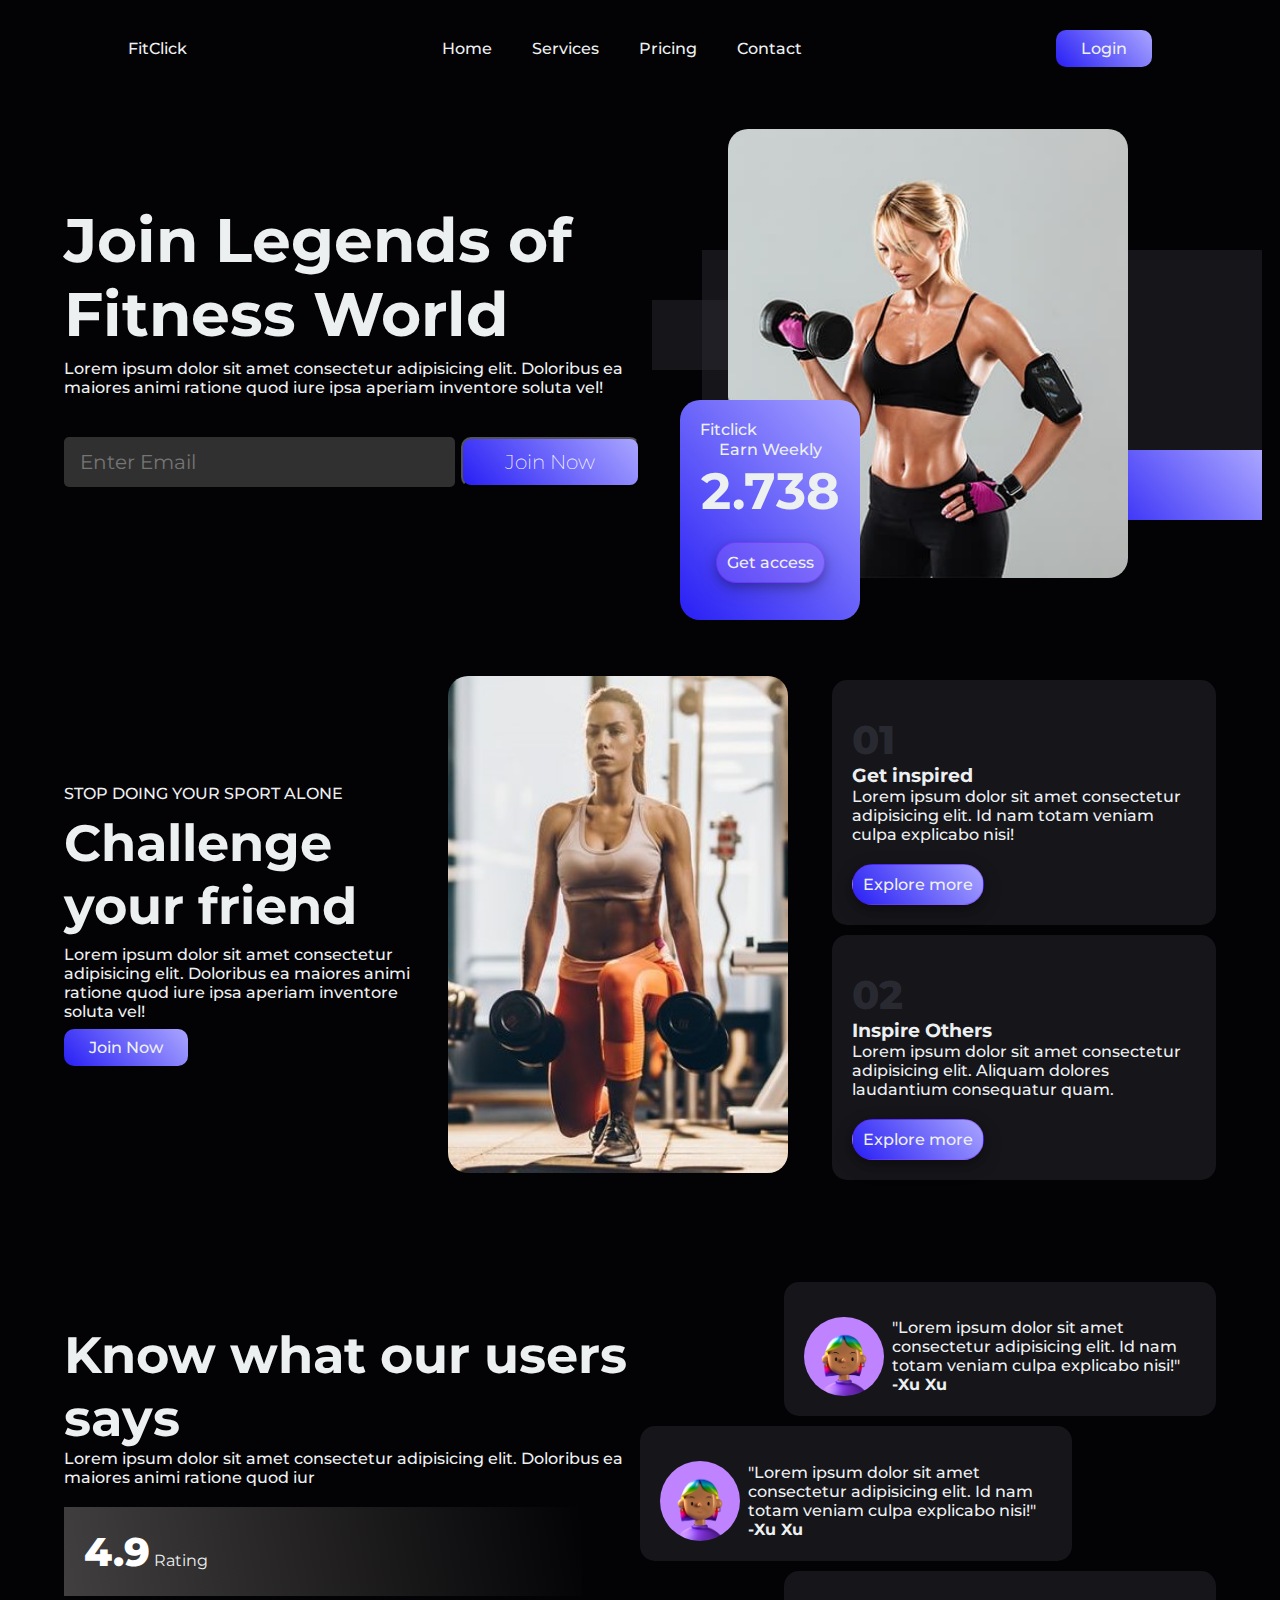
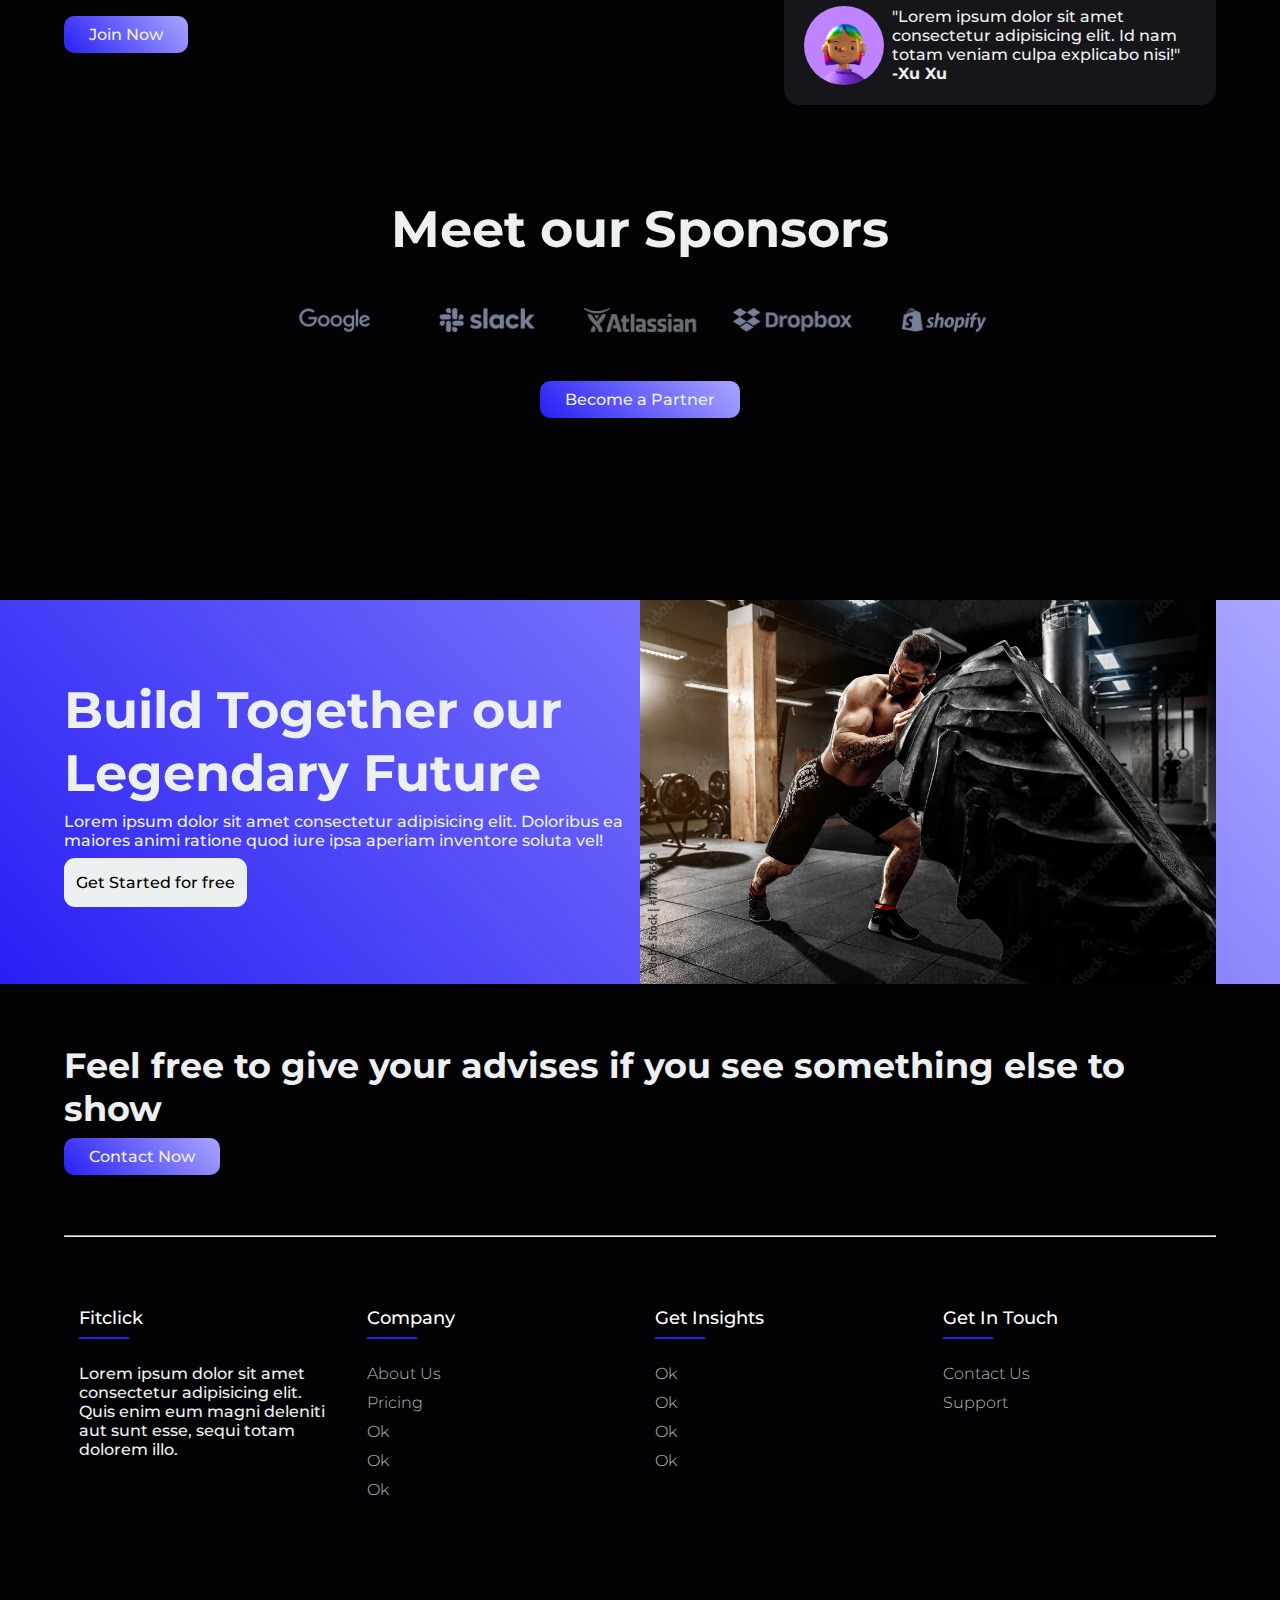
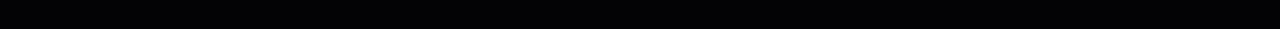
==== commit bb52750e: "Add files via upload" ====
--- a/index.html
+++ b/index.html
@@ -25,7 +25,13 @@
       </ul>
     </nav>
     <a href="login.html" class="cta"><button class="btn-purple">Login</button></a>
-    <a onclick="openNav()" class="menu" href="#"><button class="btn-purple">Menu</button></a>
+    <a onclick="openNav()" class="menu" href="#"><button class="menu-btn">
+        <h2><svg xmlns="http://www.w3.org/2000/svg" width="30" height="30" fill="white" class="bi bi-list"
+            viewBox="0 0 16 16">
+            <path fill-rule="evenodd"
+              d="M2.5 12a.5.5 0 0 1 .5-.5h10a.5.5 0 0 1 0 1H3a.5.5 0 0 1-.5-.5zm0-4a.5.5 0 0 1 .5-.5h10a.5.5 0 0 1 0 1H3a.5.5 0 0 1-.5-.5zm0-4a.5.5 0 0 1 .5-.5h10a.5.5 0 0 1 0 1H3a.5.5 0 0 1-.5-.5z" />
+          </svg></h1>
+      </button></a>
   </header>
 
   <div id="mobile__menu" class="overlay">
@@ -37,7 +43,7 @@
       <a class="list-link" href="contact.html">Contact</a>
 
       <a href="login.html" class="cta"><button class="btn-purple">Login</button></a>
-  </div>
+    </div>
   </div>
 
   <main>
@@ -113,159 +119,166 @@
       <h2>Know what our users says</h2>
       <p>Lorem ipsum dolor sit amet consectetur adipisicing elit. Doloribus ea maiores animi ratione quod iur</p>
       <div class="bar">
-      <div>
-        <span class="number-white">4.9</span> Rating
-      </div>
+        <div>
+          <span class="number-white">4.9</span> Rating
+        </div>
 
       </div>
       <button type="submit" class="btn-purple">Join Now</a>
-      
+
     </div>
 
     <div class="col">
       <div class="testimonials">
-      <div class="card card-right">
-        <div class="row ">
-        <img src="images/avatar1.png" alt="" class="avatar">
-        <div><p>"Lorem ipsum dolor sit amet consectetur adipisicing elit. Id nam totam veniam culpa explicabo nisi!"</p>
-        <h4>-Xu Xu</h4>
-        </div>
-      </div>
-      </div>
-      <div class="card-left">
-      <div class="card ">
-        <div class="row ">
-        <img src="images/avatar1.png" alt="" class="avatar">
-        <div><p>"Lorem ipsum dolor sit amet consectetur adipisicing elit. Id nam totam veniam culpa explicabo nisi!"</p>
-        <h4>-Xu Xu</h4>
-        </div>
-      </div>
-      </div>
-    </div>
-      <div class="card card-right">
-        <div class="row">
-        <img src="images/avatar1.png" alt="" class="avatar">
-        <div><p>"Lorem ipsum dolor sit amet consectetur adipisicing elit. Id nam totam veniam culpa explicabo nisi!"</p>
-        <h4>-Xu Xu</h4>
-        </div>
-      </div>
-      </div>
-    </div>
-  </div>
-  </section>
-
-
-
-
-<!-- Brand -->
-<div class="center section__padding section2">
-<h2>Meet our Sponsors</h2>
-  <div class='brand section__padding'>
-    <div>
-      <img src="images/google.png" alt='google' />
-    </div>
-    <div>
-      <img src="images/slack.png" alt='slack' />
-      </div>
-    <div>
-      <img src="images/atlassian.png" alt='atlassian' />
-      </div>
-    <div>
-      <img src="images/dropbox.png" alt='dropbox' />
-      </div>
-    <div>
-      <img src="images/shopify.png" alt='shopify' />
-    </div>
-  </div>
-  <button class="btn-purple">Become a Partner</button>
-</div>
-
-
-<!-- Build Together our future -->
-<div class="purple-box">
-<section class="container row hero-body ">
-  <div class="content row">
-    <!-- <img src="first1.jpg" alt=""> -->
-    <!-- <p>STOP DOING YOUR SPORT ALONE</p> -->
-    <h2>Build Together our Legendary Future</h2>
-    <p>Lorem ipsum dolor sit amet consectetur adipisicing elit. Doloribus ea maiores animi ratione quod iure ipsa
-      aperiam inventore soluta vel!</p>
-    <button type="submit" class="white-btn">Get Started for free</a>
-  </div>
-  <div class=" row">
-    <img src="images/image3.jpg" alt="">
-  </div>
-  </div>  
-</section>
-</div>
-
-<!-- Feel free -->
-<section class="contact-section container row flex-container ">
-  <div class="content row" >
-    <!-- <img src="first1.jpg" alt=""> -->
-    <!-- <p>STOP DOING YOUR SPORT ALONE</p> -->
-    <h3>Feel free to give your advises if you see something else to show</h3>
-    <a class="btn-purple">Contact Now</a>
-  </div>
-  <!-- <div class="row" > -->
-    
-  <!-- </div> -->
-  </div>  
-</section>
-
-<hr>
-
-
-<!-- Footer -->
-  
-    <footer class="footer">
-       <div class="container">
-         <div class="footer-row">
-           <div class="footer-col">
-             <h4>Fitclick</h4>
-             <!-- <ul>
+        <div class="card card-right">
+          <div class="row ">
+            <img src="images/avatar1.png" alt="" class="avatar">
+            <div>
+              <p>"Lorem ipsum dolor sit amet consectetur adipisicing elit. Id nam totam veniam culpa explicabo nisi!"
+              </p>
+              <h4>-Xu Xu</h4>
+            </div>
+          </div>
+        </div>
+        <div class="card-left">
+          <div class="card ">
+            <div class="row ">
+              <img src="images/avatar1.png" alt="" class="avatar">
+              <div>
+                <p>"Lorem ipsum dolor sit amet consectetur adipisicing elit. Id nam totam veniam culpa explicabo nisi!"
+                </p>
+                <h4>-Xu Xu</h4>
+              </div>
+            </div>
+          </div>
+        </div>
+        <div class="card card-right">
+          <div class="row">
+            <img src="images/avatar1.png" alt="" class="avatar">
+            <div>
+              <p>"Lorem ipsum dolor sit amet consectetur adipisicing elit. Id nam totam veniam culpa explicabo nisi!"
+              </p>
+              <h4>-Xu Xu</h4>
+            </div>
+          </div>
+        </div>
+      </div>
+    </div>
+  </section>
+
+
+
+
+  <!-- Brand -->
+  <div class="center section__padding section2">
+    <h2>Meet our Sponsors</h2>
+    <div class='brand section__padding'>
+      <div>
+        <img src="images/google.png" alt='google' />
+      </div>
+      <div>
+        <img src="images/slack.png" alt='slack' />
+      </div>
+      <div>
+        <img src="images/atlassian.png" alt='atlassian' />
+      </div>
+      <div>
+        <img src="images/dropbox.png" alt='dropbox' />
+      </div>
+      <div>
+        <img src="images/shopify.png" alt='shopify' />
+      </div>
+    </div>
+    <button class="btn-purple">Become a Partner</button>
+  </div>
+
+
+  <!-- Build Together our future -->
+  <div class="purple-box">
+    <section class="container row hero-body ">
+      <div class="content row">
+        <!-- <img src="first1.jpg" alt=""> -->
+        <!-- <p>STOP DOING YOUR SPORT ALONE</p> -->
+        <h2>Build Together our Legendary Future</h2>
+        <p>Lorem ipsum dolor sit amet consectetur adipisicing elit. Doloribus ea maiores animi ratione quod iure ipsa
+          aperiam inventore soluta vel!</p>
+        <button type="submit" class="white-btn">Get Started for free</a>
+      </div>
+      <div class=" row">
+        <img src="images/image3.jpg" alt="">
+      </div>
+  </div>
+  </section>
+  </div>
+
+  <!-- Feel free -->
+  <section class="contact-section container row flex-container ">
+    <div class="content row">
+      <!-- <img src="first1.jpg" alt=""> -->
+      <!-- <p>STOP DOING YOUR SPORT ALONE</p> -->
+      <h3>Feel free to give your advises if you see something else to show</h3>
+      <a class="btn-purple">Contact Now</a>
+    </div>
+    <!-- <div class="row" > -->
+
+    <!-- </div> -->
+    </div>
+  </section>
+
+  <hr>
+
+
+  <!-- Footer -->
+
+  <footer class="footer">
+    <div class="container">
+      <div class="footer-row">
+        <div class="footer-col">
+          <h4>Fitclick</h4>
+          <!-- <ul>
                <li><a href="#">about us</a></li>
                <li><a href="#">our services</a></li>
                <li><a href="#">privacy policy</a></li>
                <li><a href="#">affiliate program</a></li>
              </ul> -->
-             <p>Lorem ipsum dolor sit amet consectetur adipisicing elit. Quis enim eum magni deleniti aut sunt esse, sequi totam dolorem illo.</p>
-           </div>
-           <div class="footer-col">
-             <h4>Company</h4>
-             <ul>
-               <li><a href="#">About Us</a></li>
-               <li><a href="#">Pricing</a></li>
-               <li><a href="#">Ok</a></li>
-               <li><a href="#">ok</a></li>
-               <li><a href="#">ok</a></li>
-             </ul>
-           </div>
-           <div class="footer-col">
-             <h4>Get Insights</h4>
-             <ul>
-               <li><a href="#">ok</a></li>
-               <li><a href="#">ok</a></li>
-               <li><a href="#">ok</a></li>
-               <li><a href="#">ok</a></li>
-             </ul>
-           </div>
-           <div class="footer-col">
-             <h4>Get in touch</h4>
-             <ul>
-              <li><a href="#">Contact Us</a></li>
-              <li><a href="#">Support</a></li>
-             </ul>
-             <!-- <div class="social-links">
+          <p>Lorem ipsum dolor sit amet consectetur adipisicing elit. Quis enim eum magni deleniti aut sunt esse, sequi
+            totam dolorem illo.</p>
+        </div>
+        <div class="footer-col">
+          <h4>Company</h4>
+          <ul>
+            <li><a href="#">About Us</a></li>
+            <li><a href="#">Pricing</a></li>
+            <li><a href="#">Ok</a></li>
+            <li><a href="#">ok</a></li>
+            <li><a href="#">ok</a></li>
+          </ul>
+        </div>
+        <div class="footer-col">
+          <h4>Get Insights</h4>
+          <ul>
+            <li><a href="#">ok</a></li>
+            <li><a href="#">ok</a></li>
+            <li><a href="#">ok</a></li>
+            <li><a href="#">ok</a></li>
+          </ul>
+        </div>
+        <div class="footer-col">
+          <h4>Get in touch</h4>
+          <ul>
+            <li><a href="#">Contact Us</a></li>
+            <li><a href="#">Support</a></li>
+          </ul>
+          <!-- <div class="social-links">
                <a href="#"><i class="fab fa-facebook-f"></i></a>
                <a href="#"><i class="fab fa-twitter"></i></a>
                <a href="#"><i class="fab fa-instagram"></i></a>
                <a href="#"><i class="fab fa-linkedin-in"></i></a>
              </div> -->
-           </div>
-         </div>
-       </div>
-</footer>
+        </div>
+      </div>
+    </div>
+  </footer>
 
 
   <script type="text/javascript" src="index.js"></script>
--- a/stylesheet.css
+++ b/stylesheet.css
@@ -42,7 +42,10 @@
 
 }
 
-  
+.menu-btn{
+    background-color: transparent;
+    width: 15px;
+}  
 
 .nav__links {
     width: 100%;
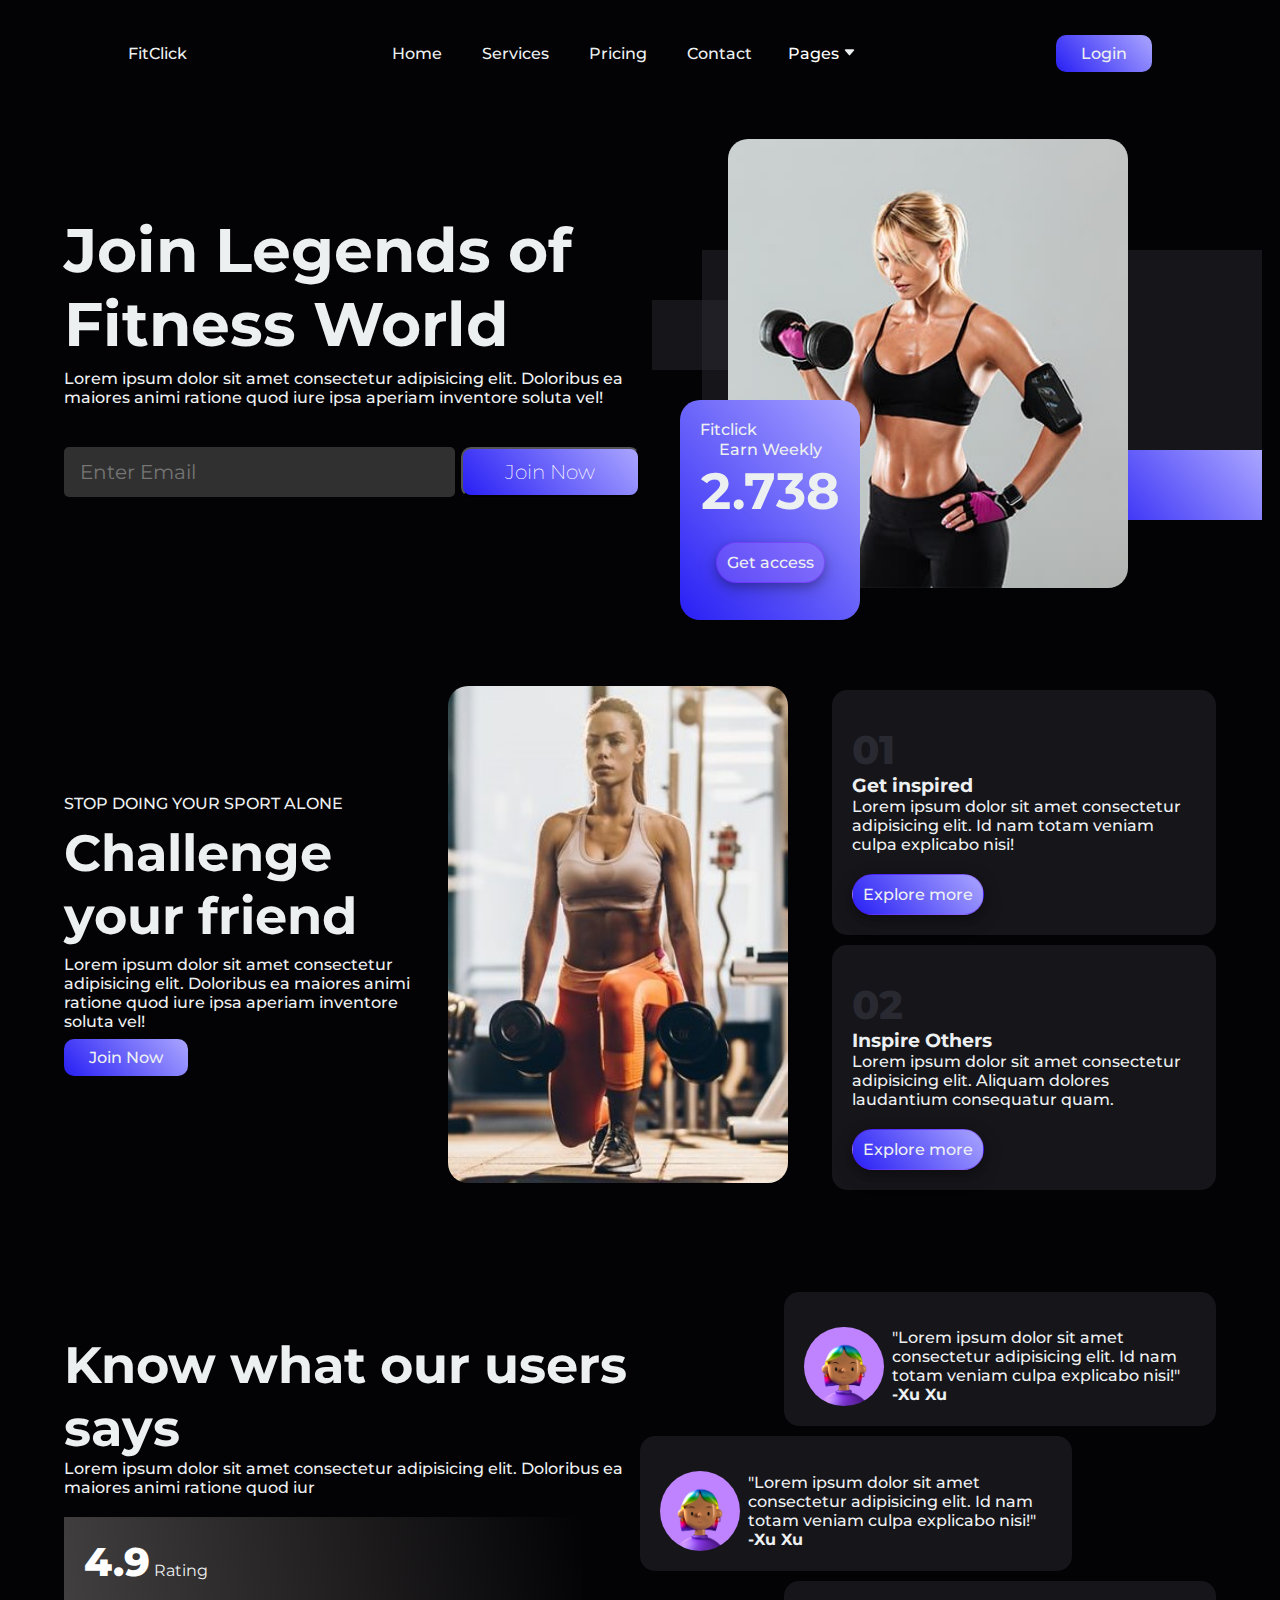
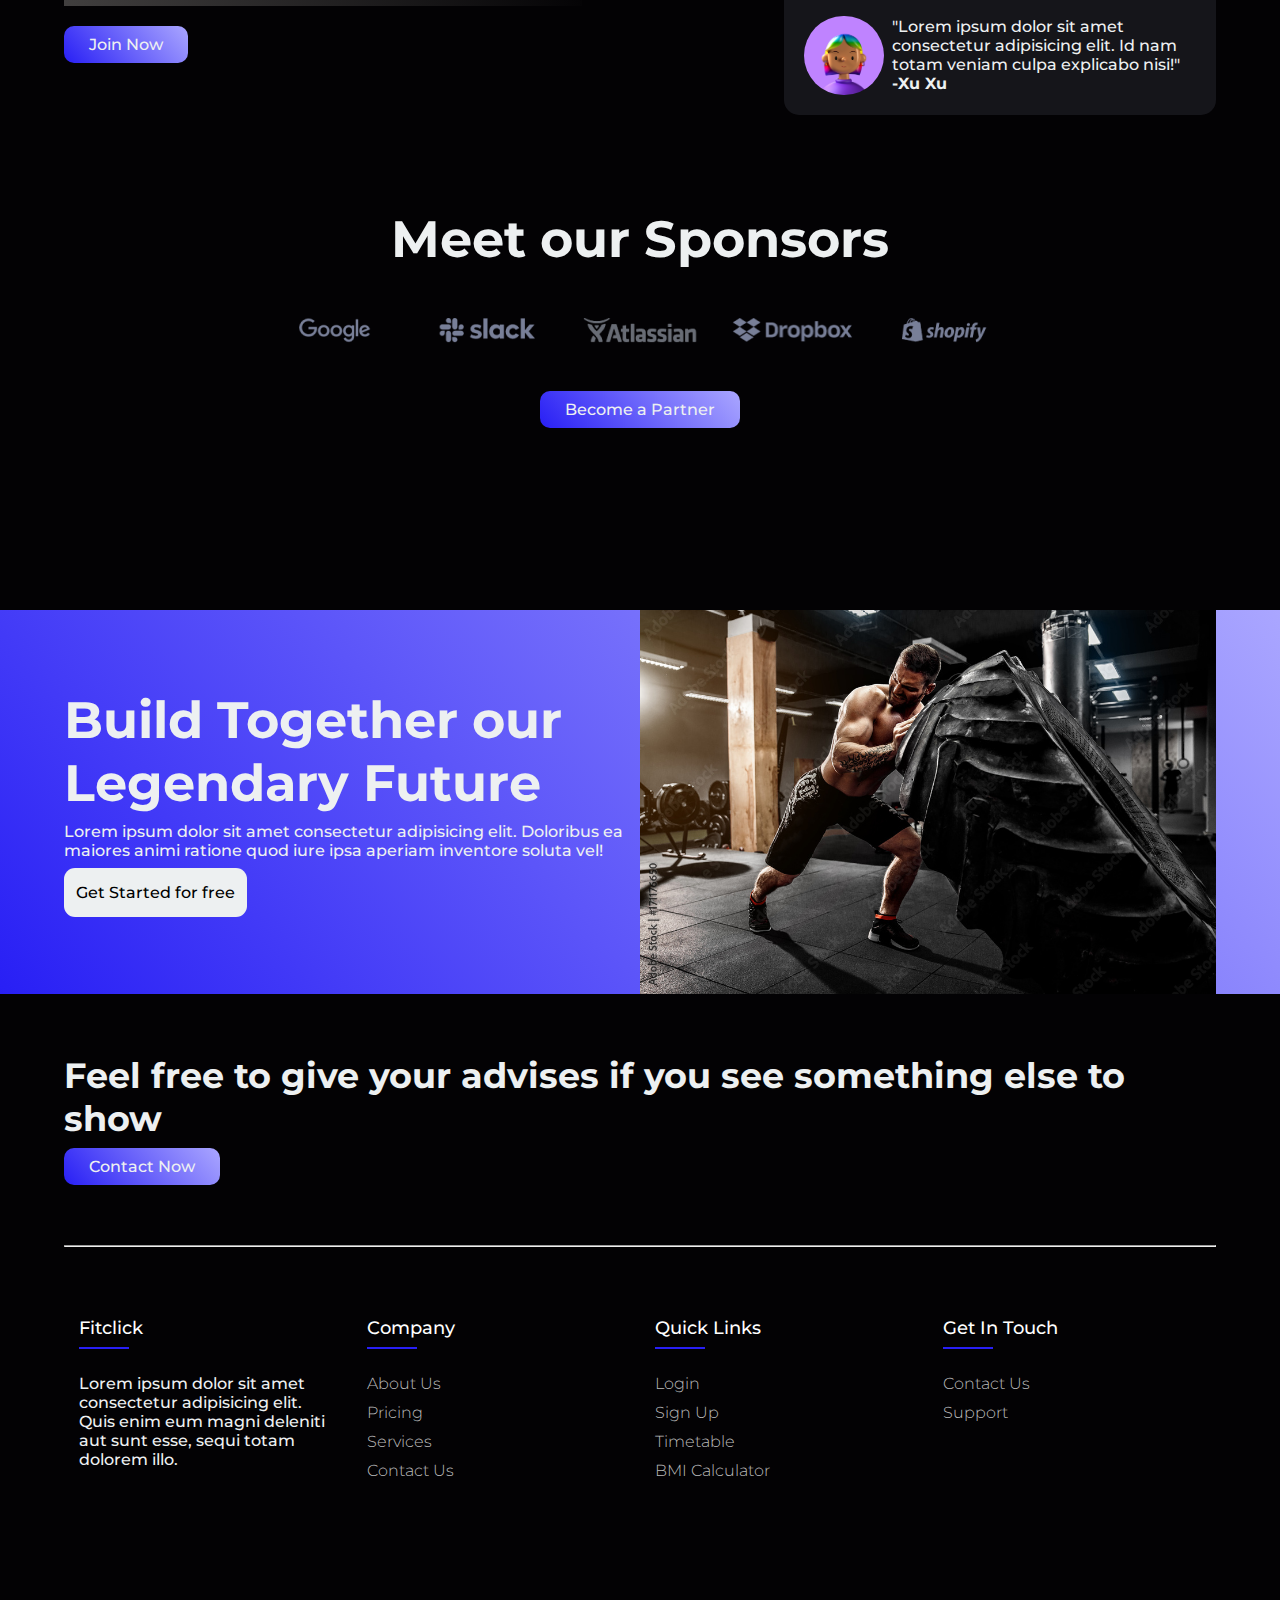
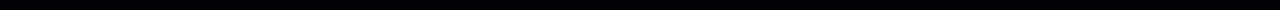
==== commit 4f648f8e: "Add files via upload" ====
--- a/index.html
+++ b/index.html
@@ -13,39 +13,60 @@
 
 <body>
   <header>
-
-    <p>FitClick</p>
+    <a href="index.html">FitClick</a>
+
     <nav>
-      <ul class="nav__links">
-        <li><a class="list-link" href="index.html">Home</a></li>
-        <li><a class="list-link" href="services.html">Services</a></li>
-        <li><a class="list-link" href="services.html#pricing">Pricing</a></li>
-        <li><a class="list-link" href="contact.html">Contact</a></li>
-
-      </ul>
+        <ul class="nav__links">
+            <li><a class="list-link" href="index.html">Home</a></li>
+            <li><a class="list-link" href="services.html">Services</a></li>
+            <li><a class="list-link" href="services.html#pricing">Pricing</a></li>
+            <li><a class="list-link" href="contact.html">Contact</a></li>
+            <div class="dropdown">
+                <button class="dropbtn" onclick="myFunction()">Pages
+                    <svg xmlns="http://www.w3.org/2000/svg" width="13" height="13" fill="currentColor" class="bi bi-caret-down-fill" viewBox="0 0 16 16">
+                        <path d="M7.247 11.14 2.451 5.658C1.885 5.013 2.345 4 3.204 4h9.592a1 1 0 0 1 .753 1.659l-4.796 5.48a1 1 0 0 1-1.506 0z"/>
+                      </svg>
+                </button>
+                <div class="dropdown-content" id="myDropdown">
+                    <a class="list-link" href="bmi.html">BMI Calculator</a>
+                    <a class="list-link" href="timetable.html">Timetable</a>
+                </div>
+            </div>
+
+        </ul>
     </nav>
     <a href="login.html" class="cta"><button class="btn-purple">Login</button></a>
+    <!-- <a href="login.html" class="cta"><button class="btn-purple">Login</button></a> -->
     <a onclick="openNav()" class="menu" href="#"><button class="menu-btn">
-        <h2><svg xmlns="http://www.w3.org/2000/svg" width="30" height="30" fill="white" class="bi bi-list"
-            viewBox="0 0 16 16">
-            <path fill-rule="evenodd"
-              d="M2.5 12a.5.5 0 0 1 .5-.5h10a.5.5 0 0 1 0 1H3a.5.5 0 0 1-.5-.5zm0-4a.5.5 0 0 1 .5-.5h10a.5.5 0 0 1 0 1H3a.5.5 0 0 1-.5-.5zm0-4a.5.5 0 0 1 .5-.5h10a.5.5 0 0 1 0 1H3a.5.5 0 0 1-.5-.5z" />
-          </svg></h1>
-      </button></a>
-  </header>
-
-  <div id="mobile__menu" class="overlay">
+            <h2><svg xmlns="http://www.w3.org/2000/svg" width="30" height="30" fill="white" class="bi bi-list"
+                    viewBox="0 0 16 16">
+                    <path fill-rule="evenodd"
+                        d="M2.5 12a.5.5 0 0 1 .5-.5h10a.5.5 0 0 1 0 1H3a.5.5 0 0 1-.5-.5zm0-4a.5.5 0 0 1 .5-.5h10a.5.5 0 0 1 0 1H3a.5.5 0 0 1-.5-.5zm0-4a.5.5 0 0 1 .5-.5h10a.5.5 0 0 1 0 1H3a.5.5 0 0 1-.5-.5z" />
+                </svg></h1>
+        </button></a>
+</header>
+
+<div id="mobile__menu" class="overlay">
     <a class="close" onclick="closeNav()">&times;</a>
     <div class="overlay__content">
-      <a class="list-link" href="index.html">Home</a>
-      <a class="list-link" href="services.html">Services</a>
-      <a class="list-link" href="services.html#pricing">Pricing</a>
-      <a class="list-link" href="contact.html">Contact</a>
-
-      <a href="login.html" class="cta"><button class="btn-purple">Login</button></a>
-    </div>
-  </div>
-
+        <a class="list-link" href="index.html">Home</a>
+        <a class="list-link" href="services.html">Services</a>
+        <a class="list-link" href="services.html#pricing">Pricing</a>
+        <a class="list-link" href="contact.html">Contact</a>
+        <a class="list-link" href="bmi.html">BMI Calculator</a>
+        <a class="list-link" href="timetable.html">Timetable</a>
+        <!-- <div class="dropdown">
+            <button class="dropbtn" onclick="myFunction()">Pages
+                <i class="fa fa-caret-down"></i>
+            </button>
+            <div class="dropdown-content" id="myDropdown">
+
+            </div>
+        </div> -->
+
+        <a href="login.html" class="cta"><button class="btn-purple">Login</button></a>
+    </div>
+</div>
   <main>
     <section class="container row hero-body">
       <div class="content row">
@@ -230,56 +251,45 @@
 
   <!-- Footer -->
 
+
   <footer class="footer">
     <div class="container">
-      <div class="footer-row">
-        <div class="footer-col">
-          <h4>Fitclick</h4>
-          <!-- <ul>
-               <li><a href="#">about us</a></li>
-               <li><a href="#">our services</a></li>
-               <li><a href="#">privacy policy</a></li>
-               <li><a href="#">affiliate program</a></li>
-             </ul> -->
-          <p>Lorem ipsum dolor sit amet consectetur adipisicing elit. Quis enim eum magni deleniti aut sunt esse, sequi
-            totam dolorem illo.</p>
-        </div>
-        <div class="footer-col">
-          <h4>Company</h4>
-          <ul>
-            <li><a href="#">About Us</a></li>
-            <li><a href="#">Pricing</a></li>
-            <li><a href="#">Ok</a></li>
-            <li><a href="#">ok</a></li>
-            <li><a href="#">ok</a></li>
-          </ul>
-        </div>
-        <div class="footer-col">
-          <h4>Get Insights</h4>
-          <ul>
-            <li><a href="#">ok</a></li>
-            <li><a href="#">ok</a></li>
-            <li><a href="#">ok</a></li>
-            <li><a href="#">ok</a></li>
-          </ul>
-        </div>
-        <div class="footer-col">
-          <h4>Get in touch</h4>
-          <ul>
-            <li><a href="#">Contact Us</a></li>
-            <li><a href="#">Support</a></li>
-          </ul>
-          <!-- <div class="social-links">
-               <a href="#"><i class="fab fa-facebook-f"></i></a>
-               <a href="#"><i class="fab fa-twitter"></i></a>
-               <a href="#"><i class="fab fa-instagram"></i></a>
-               <a href="#"><i class="fab fa-linkedin-in"></i></a>
-             </div> -->
-        </div>
-      </div>
-    </div>
-  </footer>
-
+        <div class="footer-row">
+            <div class="footer-col">
+                <h4>Fitclick</h4>
+                <p>Lorem ipsum dolor sit amet consectetur adipisicing elit. Quis enim eum magni deleniti aut sunt
+                    esse, sequi totam dolorem illo.</p>
+            </div>
+            <div class="footer-col">
+                <h4>Company</h4>
+                <ul>
+                    <li><a href="index.html">About Us</a></li>
+                    <li><a href="services.html#pricing">Pricing</a></li>
+                    <li><a href="services.html">Services</a></li>
+                    <li><a href="contact.html">Contact Us</a></li>
+                    
+                </ul>
+            </div>
+            <div class="footer-col">
+                <h4>Quick Links</h4>
+                <ul>
+                    <li><a href="login.html">Login</a></li>
+                    <li><a href="signup.html">Sign Up</a></li>
+                    <li><a href="timetable.html">Timetable</a></li>
+                    <li><a href="bmi.html">BMI Calculator</a></li>
+                </ul>
+            </div>
+            <div class="footer-col">
+                <h4>Get in touch</h4>
+                <ul>
+                    <li><a href="contact.html">Contact Us</a></li>
+                    <li><a href="contact.html">Support</a></li>
+                </ul>
+
+            </div>
+        </div>
+    </div>
+</footer>
 
   <script type="text/javascript" src="index.js"></script>
 </body>
--- a/stylesheet.css
+++ b/stylesheet.css
@@ -45,6 +45,7 @@
 .menu-btn{
     background-color: transparent;
     width: 15px;
+    border: none;
 }  
 
 .nav__links {
@@ -79,7 +80,48 @@
     width: 100%;
   }
   
-
+  .dropdown {
+    float: left;
+    overflow: hidden;
+  }
+  
+  .dropdown .dropbtn {
+    cursor: pointer;
+    font-size: 16px;  
+    border: none;
+    outline: none;
+    color: white;
+    padding: 14px 16px;
+    background-color: inherit;
+    font-family: inherit;
+    margin: 0;
+  }
+  .dropdown-content {
+    display: none;
+    /* flex-direction: column; */
+    position: absolute;
+    background-color: var(--black);
+    min-width: 160px;
+    box-shadow: 0px 8px 16px 0px rgba(0,0,0,0.2);
+    z-index: 1;
+  }
+  
+  .dropdown-content a {
+    float: none;
+    color: white;
+    padding: 12px 16px;
+    text-decoration: none;
+    display: block;
+    text-align: center;
+  }
+  
+  .dropdown-content a:hover {
+    background-color: var(--black);
+  }
+  
+  .show {
+    display: block;
+  }
 /* .nav__links li a{
     transition: all 0.3s ease 0s;
 }
@@ -161,7 +203,7 @@
 
 .overlay a {
     padding: 15px;
-    font-size: 36px;
+    font-size: 28px;
     display: block;
     transition: all 0.3s ease 0s;
 }
@@ -1197,17 +1239,6 @@
 
 
 
-
-
-
-
-
-
-
-
-
-
-
 @import url("https://fonts.googleapis.com/css2?family=Ubuntu:wght@400;500&display=swap");
 
 
@@ -1380,23 +1411,6 @@
     padding: 40px;
     min-height: max-content;
   }
-/* 
-  .form-check {
-    display: block;
-    min-height: 1.5rem;
-    padding-left: 1.5em;
-    margin-bottom: 0.125rem;
-  }
-  .form-check-inline {
-    display: inline-block;
-    margin-right: 1rem;
-  }
-
-
- */
-
-
-
 
 input[type='radio'], input[type='checkbox']{
     accent-color: var(--blue);
@@ -1414,12 +1428,7 @@
 }
 
 
-  /* cn */
-
-  /* .counter {
-    animation-duration: 1s;
-    animation-delay: 0s;
-  } */
+
 
 #price-checkout{
     margin-top: 30px;
@@ -1428,4 +1437,61 @@
 }
   .counter-div .col-lg-3,.counter-div .col-md-6{
 text-align:center;
-  }+  }
+
+
+  .chart-table table {
+	border: 1px solid #363636;
+	width: 100%;
+}
+
+.chart-table table thead {
+	border-bottom: 1px solid #363636;
+}
+
+.chart-table table thead tr th {
+	background: #060606;
+	font-size: 14px;
+	color: #ffffff;
+	font-weight: 500;
+	text-transform: uppercase;
+	border-right: 1px solid #363636;
+	padding: 14px 0 11px 50px;
+}
+
+.chart-table table tbody tr:nth-child(even) {
+	background: #111111;
+}
+
+.chart-table table tbody tr td {
+	font-size: 14px;
+	color: #c4c4c4;
+	border-right: 1px solid #363636;
+	padding: 17px 0 17px 50px;
+}
+
+.chart-table table tbody tr td.point {
+	width: 200px;
+}
+
+
+
+/*---------------------
+  Class Details Section
+-----------------------*/
+.table{
+    overflow-x: auto;
+}
+
+td{
+    border: #24262b solid;
+    background-color: var(--black);
+    padding: 8px;
+    text-align: center;
+}
+
+thead, th{
+    background-color: var(--blue);
+    padding: 25px 25px;
+    text-align: center;
+}